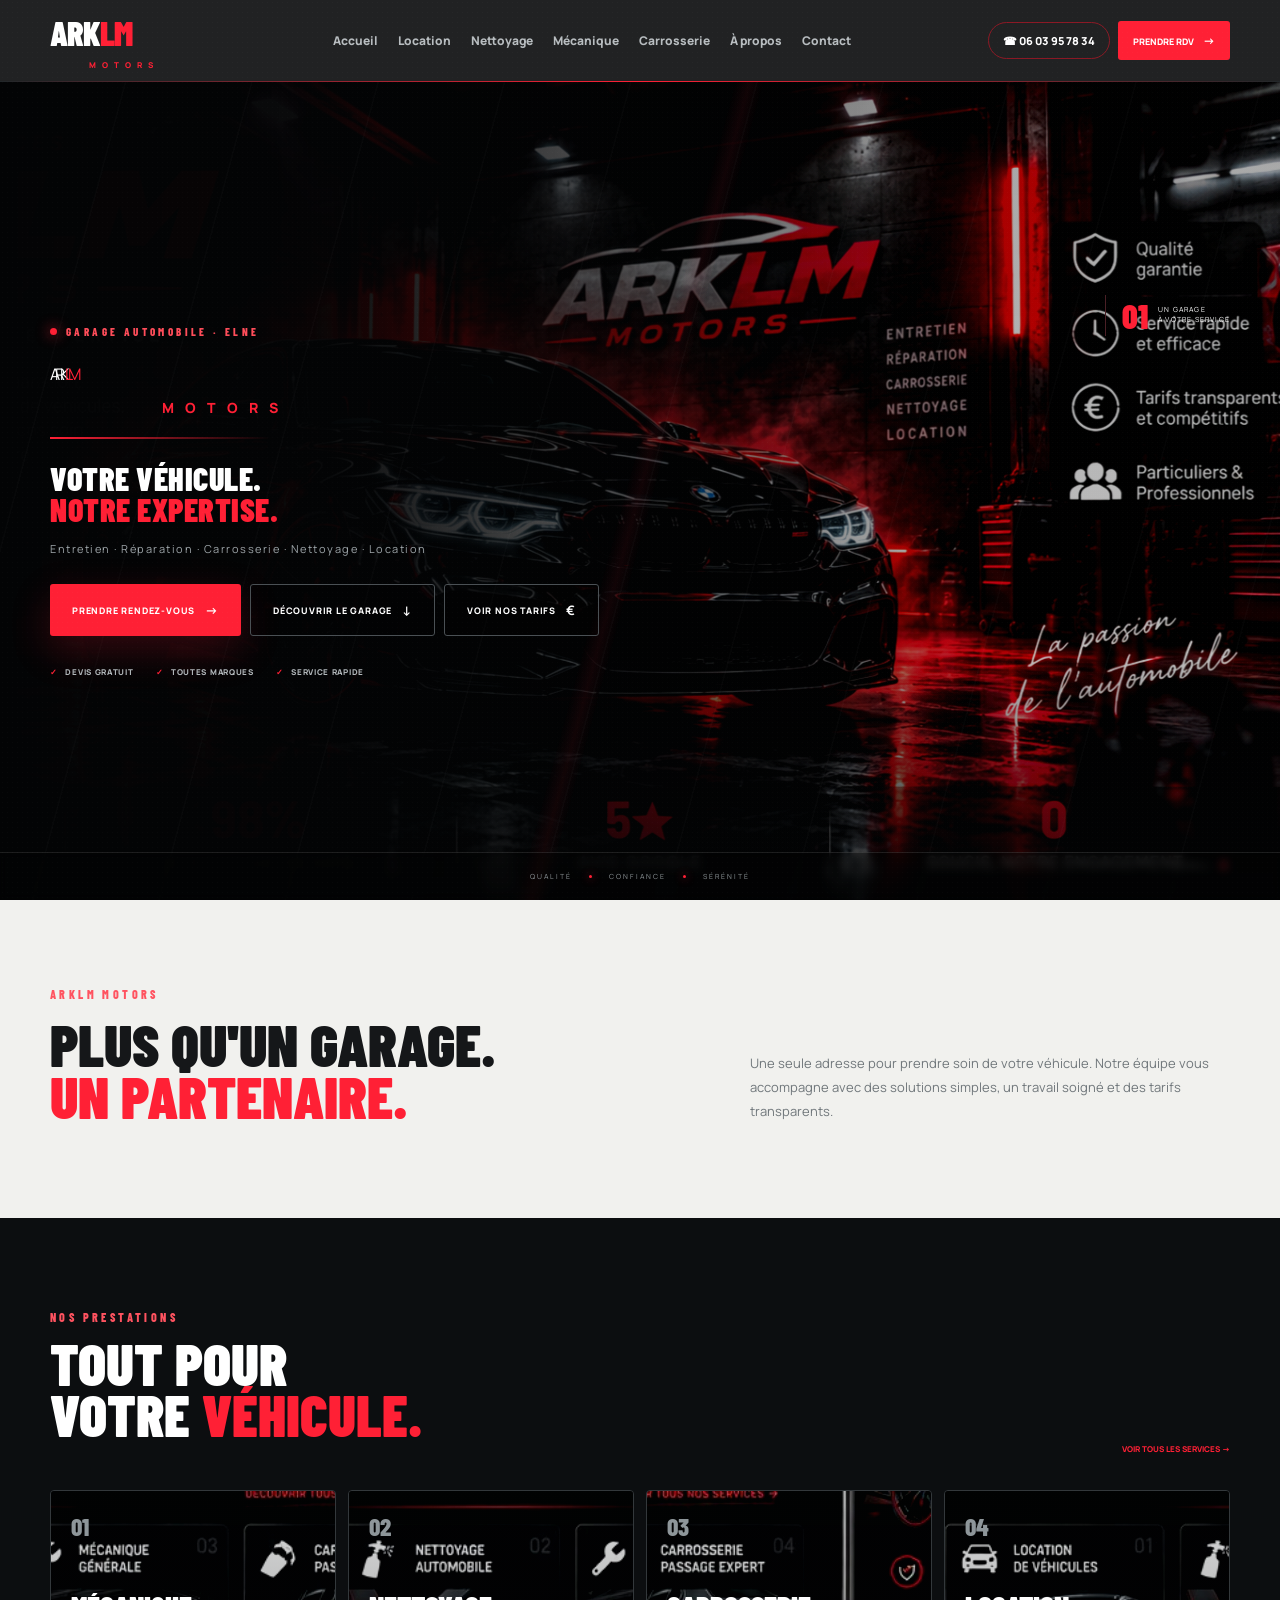
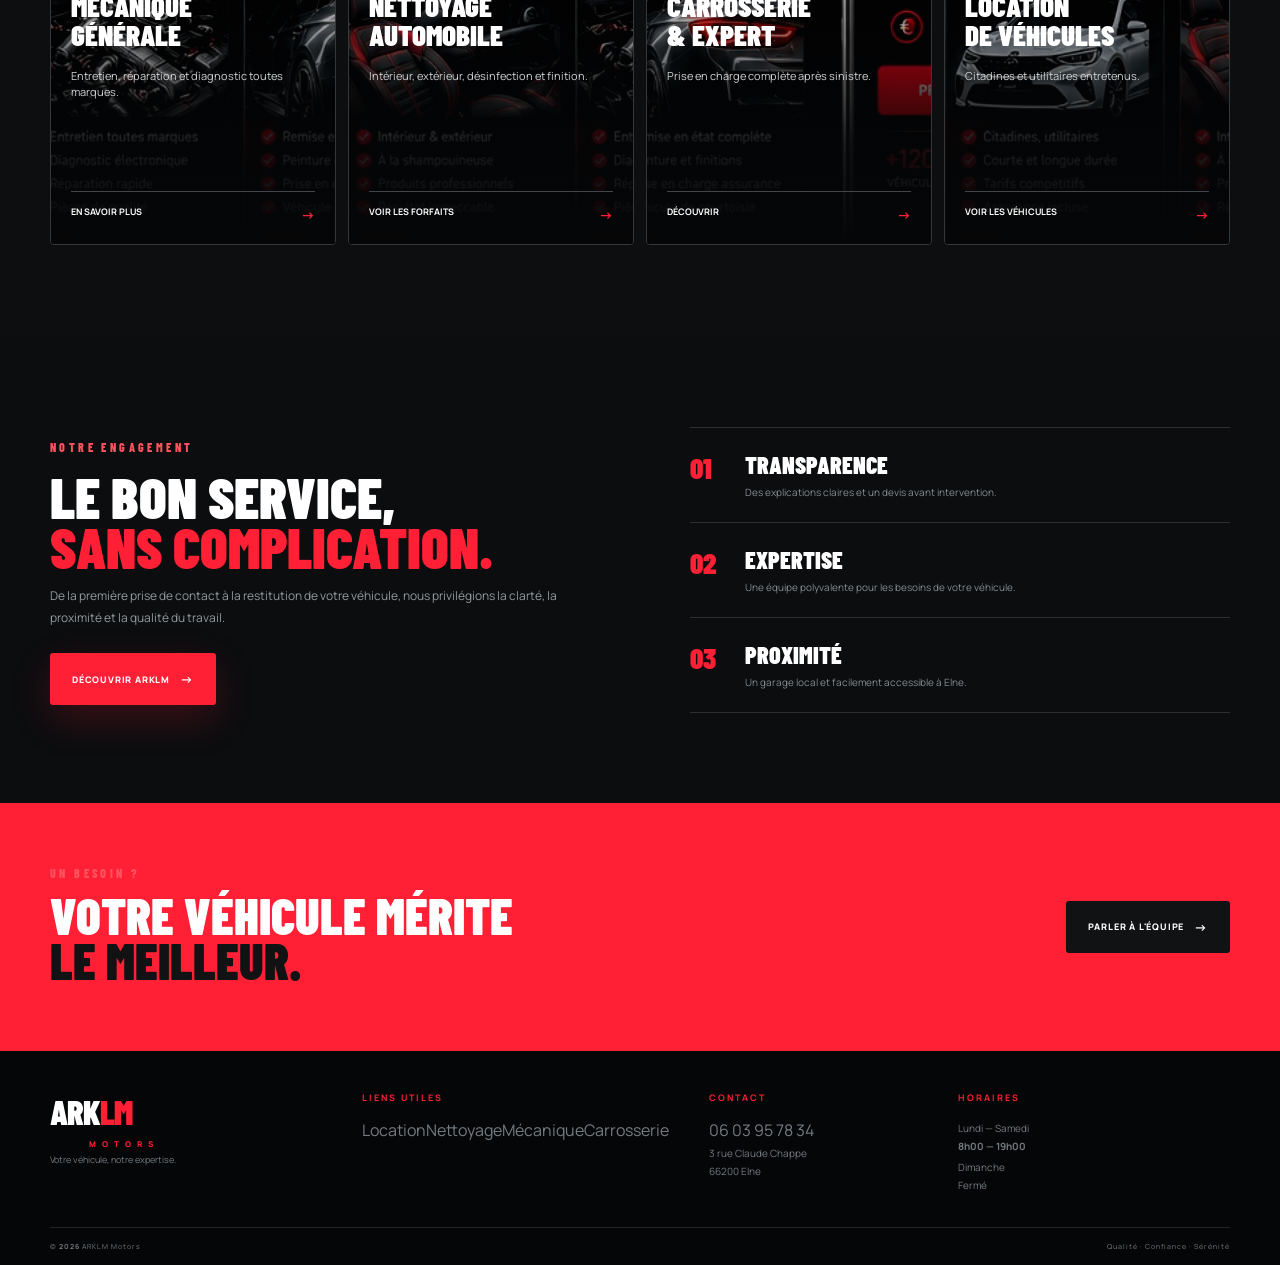
==== index.html @ 14a3a7b2 "Add files via upload" ====
<!doctype html>
<html lang="fr">
<head>
  <meta charset="utf-8">
  <meta name="viewport" content="width=device-width,initial-scale=1">
  <meta name="description" content="ARKLM Motors — garage automobile multiservices à Elne.">
  <title>ARKLM Motors — Votre véhicule, notre expertise</title>
  <link rel="stylesheet" href="style.css">
</head>
<body class="home-page">
<header class="site-header">
  <div class="container nav">
    <a class="brand" href="index.html"><span class="brand-mark">ARK<span>LM</span></span><small>MOTORS</small></a>
    <button class="menu-toggle" aria-label="Menu" aria-expanded="false"><span></span><span></span><span></span></button>
    <nav>
      <a class="active" href="index.html">Accueil</a>
      <a href="location.html">Location</a>
      <a href="nettoyage.html">Nettoyage</a>
      <a href="mecanique.html">Mécanique</a>
      <a href="carrosserie.html">Carrosserie</a>
      <a href="apropos.html">À propos</a>
      <a href="contact.html">Contact</a>
    </nav>
    <div class="nav-actions"><a class="tel" href="tel:+33603957834">☎ 06 03 95 78 34</a><a class="nav-cta" href="contact.html">PRENDRE RDV <b>→</b></a></div>
  </div>
</header>

<main>
<section class="hero-new">
  <div class="hero-photo"></div>
  <div class="hero-vignette"></div>
  <div class="hero-lines"></div>
  <div class="container hero-new-inner">
    <div class="hero-new-copy">
      <div class="hero-kicker"><span></span> GARAGE AUTOMOBILE · ELNE</div>
      <div class="hero-title">ARK<span>LM</span></div>
      <div class="hero-subbrand">MOTORS</div>
      <div class="hero-rule"></div>
      <h1>VOTRE VÉHICULE.<br><em>NOTRE EXPERTISE.</em></h1>
      <p>Entretien · Réparation · Carrosserie · Nettoyage · Location</p>
      <div class="hero-actions">
        <a class="hero-btn primary" href="contact.html">PRENDRE RENDEZ-VOUS <b>→</b></a>
        <a class="hero-btn secondary" href="#services">DÉCOUVRIR LE GARAGE <b>↓</b></a>
        <a class="hero-btn secondary" href="tarifs.html">
  VOIR NOS TARIFS <b>€</b>
</a>
      </div>
      <div class="hero-trust">
        <span><b>✓</b> DEVIS GRATUIT</span>
        <span><b>✓</b> TOUTES MARQUES</span>
        <span><b>✓</b> SERVICE RAPIDE</span>
      </div>
    </div>
    <div class="hero-side">
      <div class="side-badge"><strong>01</strong><span>UN GARAGE<br>À VOTRE SERVICE</span></div>
      <div class="side-scroll">SCROLL <b>↓</b></div>
    </div>
  </div>
  <div class="hero-bottom"><span>QUALITÉ</span><i></i><span>CONFIANCE</span><i></i><span>SÉRÉNITÉ</span></div>
</section>

<section class="statement">
  <div class="container statement-inner">
    <div><span class="eyebrow dark">ARKLM MOTORS</span><h2>PLUS QU'UN GARAGE.<br><em>UN PARTENAIRE.</em></h2></div>
    <p>Une seule adresse pour prendre soin de votre véhicule. Notre équipe vous accompagne avec des solutions simples, un travail soigné et des tarifs transparents.</p>
  </div>
</section>

<section id="services" class="services section">
  <div class="container">
    <div class="section-head">
      <div><div class="eyebrow">NOS PRESTATIONS</div><h2>TOUT POUR<br>VOTRE <em>VÉHICULE.</em></h2></div>
      <a class="red-link" href="contact.html">VOIR TOUS LES SERVICES →</a>
    </div>
    <div class="service-grid">
      <a class="service-card" href="mecanique.html"><img src="assets/service-mechanic.jpg" alt="Mécanique automobile"><div class="shade"></div><div class="service-content"><span>01</span><h3>MÉCANIQUE<br>GÉNÉRALE</h3><p>Entretien, réparation et diagnostic toutes marques.</p><b>EN SAVOIR PLUS <i>→</i></b></div></a>
      <a class="service-card" href="nettoyage.html"><img src="assets/service-cleaning.jpg" alt="Nettoyage automobile"><div class="shade"></div><div class="service-content"><span>02</span><h3>NETTOYAGE<br>AUTOMOBILE</h3><p>Intérieur, extérieur, désinfection et finition.</p><b>VOIR LES FORFAITS <i>→</i></b></div></a>
      <a class="service-card" href="carrosserie.html"><img src="assets/service-body.jpg" alt="Carrosserie automobile"><div class="shade"></div><div class="service-content"><span>03</span><h3>CARROSSERIE<br>& EXPERT</h3><p>Prise en charge complète après sinistre.</p><b>DÉCOUVRIR <i>→</i></b></div></a>
      <a class="service-card" href="location.html"><img src="assets/service-location.jpg" alt="Location de véhicule"><div class="shade"></div><div class="service-content"><span>04</span><h3>LOCATION<br>DE VÉHICULES</h3><p>Citadines et utilitaires entretenus.</p><b>VOIR LES VÉHICULES <i>→</i></b></div></a>
    </div>
  </div>
</section>

<section class="home-promise">
  <div class="container promise-grid">
    <div class="promise-copy"><span class="eyebrow">NOTRE ENGAGEMENT</span><h2>LE BON SERVICE,<br><em>SANS COMPLICATION.</em></h2><p>De la première prise de contact à la restitution de votre véhicule, nous privilégions la clarté, la proximité et la qualité du travail.</p><a class="hero-btn primary" href="apropos.html">DÉCOUVRIR ARKLM <b>→</b></a></div>
    <div class="promise-items">
      <div><strong>01</strong><h3>TRANSPARENCE</h3><p>Des explications claires et un devis avant intervention.</p></div>
      <div><strong>02</strong><h3>EXPERTISE</h3><p>Une équipe polyvalente pour les besoins de votre véhicule.</p></div>
      <div><strong>03</strong><h3>PROXIMITÉ</h3><p>Un garage local et facilement accessible à Elne.</p></div>
    </div>
  </div>
</section>

<section class="home-cta"><div class="container home-cta-inner"><div><span class="eyebrow">UN BESOIN ?</span><h2>VOTRE VÉHICULE MÉRITE<br><em>LE MEILLEUR.</em></h2></div><a class="hero-btn primary" href="contact.html">PARLER À L'ÉQUIPE <b>→</b></a></div></section>
</main>

<footer>
  <div class="container footer-grid">
    <div><a class="brand footer-brand" href="index.html"><span class="brand-mark">ARK<span>LM</span></span><small>MOTORS</small></a><p>Votre véhicule, notre expertise.</p></div>
    <div><h4>LIENS UTILES</h4><a href="location.html">Location</a><a href="nettoyage.html">Nettoyage</a><a href="mecanique.html">Mécanique</a><a href="carrosserie.html">Carrosserie</a></div>
    <div><h4>CONTACT</h4><a href="tel:+33603957834">06 03 95 78 34</a><p>3 rue Claude Chappe<br>66200 Elne</p></div>
    <div><h4>HORAIRES</h4><p>Lundi — Samedi<br><b>8h00 — 19h00</b></p><p>Dimanche<br>Fermé</p></div>
  </div>
  <div class="container footer-bottom"><span>© <b id="year"></b> ARKLM Motors</span><span>Qualité · Confiance · Sérénité</span></div>
</footer>
<a class="mobile-bar" href="tel:+33603957834"><span>☎<small>Appeler</small></span><span>⌖<small>Itinéraire</small></span><span>▣<small>Prendre RDV</small></span></a>
<script src="script.js"></script>
</body>
</html>
---- style.css ----
@import url('https://fonts.googleapis.com/css2?family=Barlow+Condensed:wght@500;600;700;800;900&family=Manrope:wght@400;500;600;700;800&display=swap');
:root{--red:#ff2035;--red2:#b70819;--black:#050607;--dark:#0a0c0e;--panel:#111416;--line:#292e31;--white:#f6f6f3;--muted:#90969a;--max:1180px}
*{box-sizing:border-box}html{scroll-behavior:smooth;scroll-padding-top:82px}body{margin:0;background:var(--white);color:#151719;font-family:Manrope,Arial,sans-serif;overflow-x:hidden}body:before{content:"";position:fixed;inset:0;z-index:9999;pointer-events:none;opacity:.025;background-image:radial-gradient(#fff .5px,transparent .5px);background-size:5px 5px}a{text-decoration:none;color:inherit}.container{width:min(calc(100% - 42px),var(--max));margin:auto}
.site-header{height:82px;position:fixed;top:0;left:0;right:0;z-index:100;background:rgba(4,5,6,.88);backdrop-filter:blur(18px);border-bottom:1px solid #22272a;color:#fff}.site-header:after{content:"";position:absolute;left:0;right:0;bottom:-1px;height:1px;background:linear-gradient(90deg,transparent,var(--red),transparent);animation:scan 5s ease-in-out infinite}@keyframes scan{50%{opacity:1;transform:scaleX(1)}0%,100%{opacity:.3;transform:scaleX(.25)}}
.nav{height:100%;display:flex;align-items:center;gap:28px}.brand{display:flex;flex-direction:column;line-height:.75;min-width:145px}.brand-mark{font:900 34px "Barlow Condensed";letter-spacing:-1px}.brand-mark span{color:var(--red)}.brand small{font:800 8px Manrope;letter-spacing:6px;color:var(--red);margin:6px 0 0 39px}.nav nav{display:flex;flex:1;justify-content:center;gap:2px}.nav nav a{font-size:10px;font-weight:800;color:#b8bdc0;padding:14px 9px;position:relative}.nav nav a:hover{color:#fff}.nav nav a:after{content:"";position:absolute;left:9px;right:9px;bottom:4px;height:2px;background:var(--red);transform:scaleX(0);transition:.25s}.nav nav a:hover:after{transform:scaleX(1)}.nav-actions{display:flex;gap:8px;align-items:center}.tel{border:1px solid #8b1824;border-radius:30px;padding:10px 14px;font-size:9px;font-weight:900}.nav-cta{background:var(--red);border-radius:3px;padding:11px 15px;font-size:8px;font-weight:900}.nav-cta b{font-size:12px;margin-left:7px}.menu-toggle{display:none}
.hero{height:690px;margin-top:82px;background:#050607;color:#fff;position:relative;overflow:hidden}.hero-grid{position:absolute;inset:0;background:linear-gradient(90deg,#050607 0%,rgba(5,6,7,.98) 35%,rgba(5,6,7,.45) 65%,rgba(5,6,7,.2)),repeating-linear-gradient(100deg,transparent 0 95px,rgba(255,255,255,.028) 96px 98px),radial-gradient(circle at 70% 55%,rgba(255,32,53,.15),transparent 25%)}.hero-grid:after{content:"";position:absolute;width:700px;height:700px;right:-80px;top:0;border:1px solid rgba(255,32,53,.2);border-radius:50%;box-shadow:0 0 120px rgba(255,32,53,.1)}.hero-red{position:absolute;width:50%;height:3px;left:0;bottom:145px;background:linear-gradient(90deg,var(--red),transparent);filter:blur(.3px)}.hero-inner{height:100%;display:grid;grid-template-columns:46% 54%;align-items:center;position:relative}.hero-copy{z-index:4;padding-top:25px}.eyebrow{font:800 10px "Barlow Condensed";letter-spacing:3.4px;color:#ff5360}.eyebrow i{display:inline-block;width:7px;height:7px;border-radius:50%;background:var(--red);box-shadow:0 0 14px var(--red);margin-right:8px;animation:pulse 1.4s infinite}@keyframes pulse{50%{opacity:.35;transform:scale(.7)}}.hero-logo{font:900 clamp(72px,8vw,105px)/.72 "Barlow Condensed";letter-spacing:-3px;margin:24px 0 17px}.hero-logo span{color:var(--red)}.hero-logo small{display:block;font:900 13px Manrope;letter-spacing:9px;color:var(--red);margin:14px 0 0 100px}.slogan{font:900 10px Manrope;letter-spacing:3px}.hero-text{max-width:550px;color:#aeb4b8;font-size:13px;line-height:1.75}.hero-buttons{display:flex;gap:10px;margin:27px 0}.btn{display:inline-flex;align-items:center;justify-content:center;min-height:48px;padding:0 20px;border-radius:3px;font-size:9px;font-weight:900;letter-spacing:.7px}.btn.red{background:var(--red);color:#fff;box-shadow:0 12px 30px rgba(255,32,53,.16);transition:.25s}.btn.red:hover{transform:translateY(-3px);box-shadow:0 16px 42px rgba(255,32,53,.3)}.btn.glass{border:1px solid #555b60;color:#fff;background:rgba(255,255,255,.03)}.btn.dark{background:#111416;color:#fff}.btn b{margin-left:9px;font-size:13px}.trust-mini{display:grid;grid-template-columns:repeat(4,1fr);gap:10px;max-width:530px}.trust-mini span{border-left:1px solid #33383b;padding-left:10px;color:var(--red);font-size:13px}.trust-mini b,.trust-mini small{display:block;color:#eee;font-size:8px}.trust-mini small{color:#858b90;margin-top:2px}.hero-car{position:relative;height:100%;display:flex;align-items:flex-end;justify-content:center}.hero-car img{width:112%;max-width:none;height:78%;object-fit:cover;object-position:center;border-radius:45% 45% 0 0;mix-blend-mode:screen;filter:contrast(1.1) saturate(1.15);opacity:.96;transform:translateY(25px);animation:carIn 1.2s .15s both}@keyframes carIn{from{opacity:0;transform:translate(50px,45px) scale(.94)}to{opacity:.96;transform:translate(0,25px) scale(1)}}.hero-car-glow{position:absolute;width:520px;height:160px;bottom:100px;right:0;background:radial-gradient(ellipse,rgba(255,32,53,.28),transparent 65%);filter:blur(20px);pointer-events:none}.hero-scroll{position:absolute;right:22px;bottom:24px;color:#656c70;font-size:8px;letter-spacing:2px}.hero-scroll span{color:var(--red);font-size:15px;margin-left:8px}
.stats{background:#050607;color:#fff;border-top:1px solid #22272a;border-bottom:1px solid #22272a}.stat-grid{display:grid;grid-template-columns:repeat(4,1fr)}.stat-grid>div{padding:23px 15px;border-right:1px solid #24282b;text-align:center}.stat-grid strong{display:block;color:var(--red);font:900 34px "Barlow Condensed"}.stat-grid span{font-size:8px;letter-spacing:1.3px;color:#8b9296}
.section{padding:92px 0}.services{background:#0c0e10;color:#fff}.section-head{display:flex;justify-content:space-between;align-items:end;margin-bottom:36px}.section-head h2,.page-intro h2{font:900 51px/.88 "Barlow Condensed";margin:14px 0}.section-head h2 em,.page-intro h2 em{font-style:normal;color:var(--red)}.red-link{font-size:8px;color:var(--red);font-weight:900}.service-grid{display:grid;grid-template-columns:repeat(4,1fr);gap:12px}.service-card{height:355px;background:#111416;border:1px solid #33383b;border-radius:4px;overflow:hidden;position:relative;transition:.35s;isolation:isolate}.service-card img{position:absolute;inset:0;width:100%;height:100%;object-fit:cover;opacity:.82;transition:.5s}.service-card:hover{transform:translateY(-8px);border-color:#8e202b;box-shadow:0 25px 65px rgba(0,0,0,.4),0 0 30px rgba(255,32,53,.07)}.service-card:hover img{transform:scale(1.08);opacity:1}.shade{position:absolute;inset:0;background:linear-gradient(180deg,rgba(5,6,7,.1),rgba(5,6,7,.92) 64%,#050607)}.service-content{position:absolute;inset:0;padding:20px;display:flex;flex-direction:column;z-index:2}.service-content>span{font:800 25px "Barlow Condensed";color:#8e969a}.service-content h3{font:900 24px/1 "Barlow Condensed";margin:50px 0 8px}.service-content p{font-size:9px;line-height:1.5;color:#d0d4d5}.service-content ul{padding:0;list-style:none;margin:8px 0;font-size:8px;color:#c4c9cb;line-height:1.8}.service-content li:before{content:"✓";color:var(--red);margin-right:6px}.service-content>b{margin-top:auto;border-top:1px solid #41464a;padding-top:13px;font-size:8px;color:#fff}.service-content b i{font-style:normal;color:var(--red);float:right;font-size:14px}
.about-strip{min-height:300px;background:#0a0c0e;color:#fff;border-top:1px solid #252a2d;border-bottom:1px solid #252a2d;position:relative;overflow:hidden}.about-image{position:absolute;left:0;top:0;bottom:0;width:34%;overflow:hidden}.about-image:after{content:"";position:absolute;inset:0;background:linear-gradient(90deg,transparent,#0a0c0e)}.about-image img{width:100%;height:100%;object-fit:cover}.about-inner{min-height:300px;margin-left:auto;display:grid;grid-template-columns:1fr 1fr;align-items:center;padding-left:36%;gap:50px}.about-copy h2{font:900 44px/.9 "Barlow Condensed";margin:10px 0}.about-copy h2 em{font-style:normal;color:var(--red)}.about-copy p{max-width:430px;color:#9ca3a7;font-size:10px;line-height:1.7}.about-copy .btn{margin-top:8px}.about-points{display:grid;grid-template-columns:1fr 1fr;gap:25px}.about-points div{display:flex;gap:12px;align-items:center;font-size:9px}.about-points i{font-style:normal;border:1px solid var(--red);color:var(--red);border-radius:50%;width:34px;height:34px;display:flex;align-items:center;justify-content:center;font-size:15px}
.location-section{background:#f0f0ed}.location-grid{display:grid;grid-template-columns:1.15fr .85fr 1.2fr .85fr;gap:1px;background:#d0d2d3}.map-art,.garage-photo,.hours,.location-copy{min-height:245px;background:#fff}.map-art{position:relative;background:#171a1c;overflow:hidden}.map-lines{position:absolute;inset:-30%;background:repeating-linear-gradient(25deg,transparent 0 45px,#343a3e 46px 48px),repeating-linear-gradient(115deg,transparent 0 75px,#2a3033 76px 78px);opacity:.7;transform:rotate(-12deg)}.pin{position:absolute;left:48%;top:48%;width:34px;height:34px;border-radius:50%;border:2px solid var(--red);color:var(--red);display:flex;align-items:center;justify-content:center;box-shadow:0 0 35px rgba(255,32,53,.35)}.location-copy{padding:28px}.location-copy h2{font:900 37px/.9 "Barlow Condensed";margin:10px 0 20px}.location-copy h2 em{color:var(--red);font-style:normal}.address{font-size:11px;line-height:1.7}.address:first-letter{color:var(--red)}.garage-photo img{width:100%;height:100%;object-fit:cover;filter:saturate(.85)}.hours{padding:28px}.hours p{border-bottom:1px solid #ddd;padding:10px 0;margin:0;font-size:10px}.hours p span{float:right;color:#777}.hours .btn{margin-top:22px;width:100%}
.final-cta{background:#090b0d;color:#fff;position:relative;min-height:245px;overflow:hidden}.wheel{position:absolute;left:0;bottom:-100px;width:34%;height:340px;opacity:.65}.wheel img{width:100%;height:100%;object-fit:cover;filter:saturate(1.4)}.final-cta:after{content:"";position:absolute;inset:0;background:linear-gradient(90deg,transparent 0 25%,#090b0d 45%,rgba(9,11,13,.8));pointer-events:none}.final-inner{position:relative;z-index:2;min-height:245px;display:flex;align-items:center;justify-content:center;gap:120px}.final-inner h2{font:900 50px "Barlow Condensed";margin:10px 0}.final-inner h2 em{font-style:normal;color:var(--red)}.final-inner p{max-width:550px;color:#858c90;font-size:10px;line-height:1.7}
.inner-hero{margin-top:82px;min-height:390px;padding:115px 0 70px;background:radial-gradient(circle at 80% 30%,rgba(255,32,53,.15),transparent 24%),linear-gradient(120deg,#050607,#111416);color:#fff;position:relative;overflow:hidden}.inner-hero:after{content:"";position:absolute;right:-160px;top:-180px;width:550px;height:550px;border:1px solid rgba(255,32,53,.25);border-radius:50%}.inner-hero h1{font:900 75px/.87 "Barlow Condensed";margin:18px 0}.inner-hero h1 em{font-style:normal;color:var(--red)}.inner-hero p{max-width:600px;color:#9ea5a9;font-size:13px;line-height:1.8}.page-intro{display:grid;grid-template-columns:1fr .8fr;gap:60px;align-items:end;margin-bottom:35px}.page-intro p,.about-page>div>p{color:#777d81;font-size:12px;line-height:1.8}.rental-grid{display:grid;grid-template-columns:1fr 1fr;gap:18px}.rental{border:1px solid #ddd;background:#fff;padding:30px}.rental.featured{border-top:4px solid var(--red)}.rental>span{font-size:8px;letter-spacing:2px;font-weight:900;color:#777}.fake-car{height:135px;margin:10px 0;position:relative}.fake-car:before{content:"";position:absolute;left:16%;right:16%;bottom:25px;height:60px;background:linear-gradient(145deg,#f4f4f4,#888);border-radius:40px 65px 14px 14px;box-shadow:inset -15px -8px 15px rgba(0,0,0,.16)}.fake-car:after{content:"";position:absolute;left:20%;right:20%;bottom:0;height:45px;background:radial-gradient(circle at 8% 55%,#17191b 0 12px,#555 13px 18px,transparent 19px),radial-gradient(circle at 92% 55%,#17191b 0 12px,#555 13px 18px,transparent 19px)}.rental h3{font:900 56px "Barlow Condensed";margin:0}.rental h3 small{font:700 9px Manrope;color:#777}.rental p,.rental li{font-size:10px;color:#777;line-height:1.7}.rental ul{padding-left:17px}.rental .btn{width:100%;margin-top:10px}.price-list{display:grid;grid-template-columns:repeat(3,1fr);gap:1px;background:#d2d4d5}.price-list article{background:#fff;padding:28px;min-height:190px}.price-list article>b{font:900 43px "Barlow Condensed";color:var(--red)}.price-list h2{font:900 23px "Barlow Condensed";margin:6px 0}.price-list p{font-size:10px;line-height:1.7;color:#777}.center{text-align:center;margin-top:28px}.mechanic-grid{display:grid;grid-template-columns:repeat(3,1fr);gap:1px;background:#303539}.mechanic-grid article{background:#111416;color:#fff;padding:28px;min-height:190px}.mechanic-grid b{color:var(--red);font:800 26px "Barlow Condensed"}.mechanic-grid h2{font:900 24px "Barlow Condensed";margin:30px 0 8px}.mechanic-grid p{font-size:10px;color:#8e9599}.split{display:grid;grid-template-columns:1fr 1fr;gap:100px;align-items:center}.split h2,.about-page h2{font:900 50px/.9 "Barlow Condensed";margin:13px 0}.split h2 em,.about-page h2 em{font-style:normal;color:var(--red)}.split>div>p{font-size:12px;line-height:1.8;color:#777}.steps{border-top:1px solid #ccc}.steps div{padding:20px 0;border-bottom:1px solid #ccc;font:800 18px "Barlow Condensed"}.steps b{color:var(--red);margin-right:20px}.about-page{display:grid;grid-template-columns:1fr 1fr;gap:100px;align-items:center}.values{display:grid;grid-template-columns:1fr 1fr;gap:1px;background:#d0d2d3}.values div{background:#fff;padding:28px;min-height:150px}.values b{color:var(--red);font:800 25px "Barlow Condensed"}.values h3{font:900 21px "Barlow Condensed";margin:18px 0 5px}.values p{font-size:10px;color:#777}.contact-grid{display:grid;grid-template-columns:1fr 1fr;gap:18px}.contact-card{background:#fff;border:1px solid #ddd;padding:38px;min-height:280px}.contact-card .big{font:900 49px "Barlow Condensed";display:block;margin:30px 0 10px;color:#151719}.contact-card h2{font:900 42px/.9 "Barlow Condensed";margin:30px 0 15px}.contact-card h2 em{font-style:normal;color:var(--red)}.contact-card p{font-size:11px;line-height:1.7;color:#777}.contact-card .btn{margin-top:14px}
footer{background:#050607;color:#737b80;padding:40px 0 14px}.footer-grid{display:grid;grid-template-columns:1.3fr 1fr 1fr 1.3fr;gap:40px}.footer-brand{color:#fff}.footer-grid h4{font-size:8px;letter-spacing:2px;color:var(--red);margin:0 0 15px}.footer-grid>a,.footer-grid p{display:block;font-size:9px;line-height:1.8;margin:3px 0}.footer-grid>div:first-child p{font-size:9px}.footer-bottom{border-top:1px solid #202528;margin-top:30px;padding-top:14px;display:flex;justify-content:space-between;font-size:7px;letter-spacing:1px}.mobile-bar{display:none}
@media(max-width:1000px){.nav nav a{padding:10px 5px;font-size:8px}.nav-actions .nav-cta{display:none}.hero-inner{grid-template-columns:1fr}.hero-car{position:absolute;right:-18%;width:65%;opacity:.65}.hero-copy{max-width:650px}.service-grid{grid-template-columns:1fr 1fr}.about-inner{grid-template-columns:1fr 1fr;padding-left:38%}.location-grid{grid-template-columns:1fr 1fr}.map-art{grid-row:span 2}.garage-photo{min-height:245px}.hours{min-height:245px}.final-inner{gap:50px}}
@media(max-width:650px){
body{padding-bottom:64px}.container{width:calc(100% - 28px)}.site-header{height:66px}.nav{height:66px}.brand-mark{font-size:28px}.brand small{font-size:7px;margin-left:34px}.menu-toggle{display:flex;margin-left:auto;background:none;border:1px solid #34383b;width:42px;height:42px;flex-direction:column;align-items:center;justify-content:center;gap:5px}.menu-toggle span{width:18px;height:2px;background:#fff}.nav nav{display:none;position:absolute;left:0;right:0;top:66px;background:#060708;flex-direction:column;padding:8px 14px 15px;border-bottom:1px solid #292d30}.nav nav.open{display:flex}.nav nav a{font-size:11px;width:100%;padding:13px;text-align:center}.nav-actions{display:none}.hero{margin-top:66px;height:650px}.hero-inner{display:block}.hero-car{right:-28%;top:220px;width:105%;height:380px;opacity:.46;align-items:center}.hero-car img{height:100%;width:100%;transform:none}.hero-copy{padding-top:74px;position:relative;z-index:5}.hero-logo{font-size:67px;margin:18px 0}.hero-logo small{font-size:8px;letter-spacing:6px;margin-left:64px}.slogan{font-size:8px;letter-spacing:2px}.hero-text{font-size:11px;line-height:1.65;max-width:340px}.hero-buttons{display:grid;gap:8px}.hero-buttons .btn{width:100%}.trust-mini{grid-template-columns:1fr 1fr;max-width:320px;gap:10px}.hero-scroll{display:none}.stats .container{width:100%}.stat-grid{grid-template-columns:1fr 1fr}.stat-grid>div{padding:17px 5px}.stat-grid strong{font-size:27px}.stat-grid span{font-size:6px}.section{padding:65px 0}.section-head{display:block}.section-head h2,.page-intro h2{font-size:42px}.red-link{display:block;margin-top:15px}.service-grid{grid-template-columns:1fr}.service-card{height:320px}.about-strip{min-height:0}.about-image{position:relative;width:100%;height:210px}.about-image:after{background:linear-gradient(180deg,transparent,#0a0c0e)}.about-inner{display:block;min-height:0;padding:35px 0}.about-points{margin-top:28px}.location-grid{grid-template-columns:1fr}.map-art{min-height:190px;grid-row:auto}.garage-photo{min-height:220px}.location-copy,.hours{min-height:0}.final-cta{min-height:360px}.wheel{width:100%;height:250px;bottom:-30px;opacity:.35}.final-cta:after{background:linear-gradient(180deg,#090b0d 0%,rgba(9,11,13,.78) 55%,#090b0d)}.final-inner{min-height:360px;display:flex;flex-direction:column;align-items:flex-start;justify-content:center;gap:22px}.final-inner h2{font-size:43px}.final-inner .btn{width:100%}.inner-hero{margin-top:66px;min-height:360px;padding:82px 0 55px}.inner-hero h1{font-size:55px}.inner-hero p{font-size:11px}.page-intro,.rental-grid,.price-list,.split,.about-page,.contact-grid{grid-template-columns:1fr;gap:20px}.price-list{gap:1px}.mechanic-grid{grid-template-columns:1fr}.split{gap:35px}.split h2,.about-page h2{font-size:45px}.values{grid-template-columns:1fr 1fr}.contact-card{padding:27px}.contact-card .big{font-size:41px}.footer-grid{grid-template-columns:1fr 1fr;gap:25px}.footer-grid>div:first-child{grid-column:1/-1}.footer-bottom{display:grid;gap:7px}.mobile-bar{display:grid;grid-template-columns:repeat(3,1fr);position:fixed;left:0;right:0;bottom:0;height:64px;background:#08090a;border-top:1px solid #35393b;z-index:200;color:#fff}.mobile-bar span{display:flex;flex-direction:column;align-items:center;justify-content:center;border-right:1px solid #292d30;color:var(--red);font-size:18px}.mobile-bar small{font-size:7px;color:#fff;margin-top:3px;font-weight:800}}

.reveal{opacity:0;transform:translateY(24px);transition:opacity .7s ease,transform .7s cubic-bezier(.2,.8,.2,1)}.reveal.show{opacity:1;transform:none}.scroll-progress{position:fixed;left:0;top:0;height:2px;width:0;background:var(--red);z-index:300;box-shadow:0 0 12px var(--red)}

/* ===== TYPOGRAPHIE V2 : PLUS GRANDE ET PLUS LISIBLE ===== */
body{font-size:16px}
.nav nav a{font-size:12px}
.tel{font-size:11px}.nav-cta{font-size:9px}
.hero-text{font-size:16px;line-height:1.8}
.slogan{font-size:11px}
.eyebrow{font-size:12px}
.hero-logo{font-size:clamp(88px,9vw,122px)}
.hero-logo small{font-size:14px}
.hero h1,.inner-hero h1{font-size:clamp(76px,8vw,110px)}
.section-head h2,.page-intro h2{font-size:58px}
.service-content h3{font-size:29px}
.service-content p{font-size:11px}
.service-content ul{font-size:10px}
.service-content>b{font-size:9px}
.stat-grid strong{font-size:40px}
.stat-grid span{font-size:9px}
.about-copy h2{font-size:50px}
.about-copy p{font-size:12px}
.about-points div{font-size:11px}
.location-copy h2{font-size:43px}
.location-copy .address{font-size:12px}
.hours p{font-size:11px}
.final-inner h2{font-size:58px}
.final-inner p{font-size:12px}
.page-intro p,.about-page>div>p{font-size:14px}
.rental h3{font-size:62px}
.rental p,.rental li{font-size:12px}
.price-list h2{font-size:27px}
.price-list p{font-size:12px}
.mechanic-grid h2{font-size:28px}
.mechanic-grid p{font-size:12px}
.split h2,.about-page h2{font-size:57px}
.split>div>p{font-size:14px}
.steps div{font-size:21px}
.values h3{font-size:24px}.values p{font-size:11px}
.contact-card .big{font-size:57px}
.contact-card h2{font-size:47px}.contact-card p{font-size:12px}
.footer-grid h4{font-size:9px}.footer-grid>a,.footer-grid p{font-size:10px}

@media(max-width:650px){
  .nav nav a{font-size:13px}
  .hero-logo{font-size:78px}
  .hero-logo small{font-size:9px}
  .eyebrow{font-size:10px}
  .slogan{font-size:9px}
  .hero-text{font-size:13px;line-height:1.75}
  .hero h1,.inner-hero h1{font-size:62px}
  .section-head h2,.page-intro h2{font-size:49px;line-height:.9}
  .service-content h3{font-size:29px}
  .service-content p{font-size:11px}
  .service-content ul{font-size:10px}
  .stat-grid strong{font-size:30px}
  .stat-grid span{font-size:7px}
  .about-copy h2{font-size:49px}
  .about-copy p{font-size:12px}
  .about-points div{font-size:10px}
  .location-copy h2{font-size:43px}
  .location-copy .address{font-size:12px}
  .hours p{font-size:11px}
  .final-inner h2{font-size:49px}
  .final-inner p{font-size:12px}
  .page-intro p,.about-page>div>p{font-size:13px}
  .rental h3{font-size:57px}
  .rental p,.rental li{font-size:11px}
  .price-list h2{font-size:27px}
  .price-list p{font-size:11px}
  .mechanic-grid h2{font-size:28px}
  .mechanic-grid p{font-size:11px}
  .split h2,.about-page h2{font-size:49px}
  .split>div>p{font-size:13px}
  .steps div{font-size:20px}
  .values h3{font-size:23px}.values p{font-size:11px}
  .contact-card .big{font-size:45px}
  .contact-card h2{font-size:43px}.contact-card p{font-size:12px}
}

/* ===== IMAGES SERVICES : PLUS PRÉSENTES ===== */
.service-card img{opacity:.9;filter:contrast(1.12) saturate(1.08)}
.service-card .shade{background:linear-gradient(180deg,rgba(4,5,6,.05) 0%,rgba(4,5,6,.18) 30%,rgba(4,5,6,.88) 72%,#050607 100%)}
.service-card:hover img{filter:contrast(1.18) saturate(1.18)}
.hero-car img{filter:contrast(1.18) saturate(1.22) brightness(.96)}

.fake-car{overflow:hidden;border-radius:3px}
.fake-car img{position:absolute;inset:0;width:100%;height:100%;object-fit:cover;opacity:.7;filter:contrast(1.12) saturate(1.15)}
.fake-car:before,.fake-car:after{z-index:2}
.cleaning-feature,.mechanic-feature{display:grid;grid-template-columns:1fr 1fr;min-height:310px;margin-bottom:35px;border:1px solid #d2d4d5;overflow:hidden}
.cleaning-feature img,.mechanic-feature img{width:100%;height:100%;min-height:310px;object-fit:cover;filter:contrast(1.1) saturate(1.1)}
.cleaning-feature>div,.mechanic-feature>div{padding:45px;display:flex;flex-direction:column;justify-content:center;background:#fff}
.cleaning-feature h2,.mechanic-feature h2{font:900 54px/.88 "Barlow Condensed";margin:12px 0}
.cleaning-feature h2 em,.mechanic-feature h2 em{font-style:normal;color:var(--red)}
.cleaning-feature p,.mechanic-feature p{max-width:430px;color:#777;font-size:12px;line-height:1.8}
.mechanic-feature{border-color:#2c3235}
.mechanic-feature>div{background:#111416;color:#fff}
.mechanic-feature p{color:#8f979b}
.body-feature>img{width:100%;height:300px;object-fit:cover;display:block;filter:contrast(1.12) saturate(1.15);margin-bottom:0}
.body-feature .split{padding:50px;background:#fff}
@media(max-width:650px){
 .cleaning-feature,.mechanic-feature{grid-template-columns:1fr}
 .cleaning-feature img,.mechanic-feature img{min-height:220px;height:220px}
 .cleaning-feature>div,.mechanic-feature>div{padding:30px}
 .cleaning-feature h2,.mechanic-feature h2{font-size:45px}
 .body-feature>img{height:220px}
 .body-feature .split{padding:30px}
}

/* =========================================================
   ARKLM — MOBILE IMMERSIVE V3
   ========================================================= */
@media(max-width:650px){
  html{scroll-padding-top:66px}
  body{font-size:15px;background:#070809;padding-bottom:70px}
  .container{width:calc(100% - 24px)}

  /* Header mobile */
  .site-header{height:66px;background:rgba(4,5,6,.96)}
  .nav{height:66px;padding:0 0}
  .brand{min-width:auto}
  .brand-mark{font-size:29px}
  .brand small{font-size:6px;letter-spacing:4px;margin:6px 0 0 34px}
  .menu-toggle{margin-left:auto}
  .nav nav{top:66px;padding:10px 12px 18px;gap:2px}
  .nav nav a{font-size:13px;padding:15px;border-bottom:1px solid #202528}
  .nav nav a:after{display:none}
  .nav-actions{display:none}

  /* Hero: vertical cinematic composition */
  .hero{margin-top:66px;height:auto;min-height:760px;background:#030405}
  .hero-grid{background:
    radial-gradient(circle at 80% 53%,rgba(255,32,53,.24),transparent 28%),
    linear-gradient(180deg,#030405 0%,#070809 42%,#070809 100%)}
  .hero-grid:after{width:560px;height:560px;right:-290px;top:205px;opacity:.7}
  .hero-red{left:0;bottom:0;width:100%;height:2px}
  .hero-inner{display:flex;flex-direction:column;height:auto;min-height:760px;align-items:stretch}
  .hero-copy{padding:65px 0 0;max-width:none}
  .hero-copy .eyebrow{font-size:9px;letter-spacing:2.8px}
  .hero-logo{font-size:79px;line-height:.72;letter-spacing:-2px;margin:18px 0 16px}
  .hero-logo small{font-size:8px;letter-spacing:5px;margin:13px 0 0 66px}
  .slogan{font-size:8px;letter-spacing:1.8px;margin-bottom:13px}
  .hero-text{font-size:12px;line-height:1.72;max-width:350px;color:#b8bdc0}
  .hero-buttons{display:grid;grid-template-columns:1fr;gap:9px;margin:22px 0}
  .hero-buttons .btn{width:100%;height:52px;font-size:9px}
  .trust-mini{width:100%;max-width:360px;grid-template-columns:1fr 1fr;gap:9px;margin-top:7px}
  .trust-mini span{padding-left:9px;font-size:11px}
  .trust-mini b,.trust-mini small{font-size:7px}
  .hero-car{position:absolute;top:390px;left:-9%;right:-9%;width:auto;height:370px;opacity:.82;display:block;z-index:1}
  .hero-car img{width:100%;height:100%;object-fit:cover;object-position:center;mix-blend-mode:screen;transform:none;border-radius:0;filter:contrast(1.22) saturate(1.25) brightness(.9)}
  .hero-car-glow{width:100%;height:170px;bottom:20px;right:0}
  .hero-scroll{display:none}

  /* Stats */
  .stats{position:relative}
  .stat-grid{grid-template-columns:1fr 1fr}
  .stat-grid>div{padding:20px 6px;min-height:78px}
  .stat-grid strong{font-size:31px}
  .stat-grid span{font-size:6px;letter-spacing:1px;line-height:1.4}

  /* Section headings */
  .section{padding:68px 0}
  .section-head{display:block;margin-bottom:28px}
  .section-head h2,.page-intro h2{font-size:48px;line-height:.86;margin:12px 0}
  .red-link{font-size:8px;margin-top:18px;display:inline-block}

  /* Service cards: one full-width cinematic card */
  .service-grid{grid-template-columns:1fr;gap:10px}
  .service-card{height:370px;border-radius:3px}
  .service-content{padding:22px}
  .service-content>span{font-size:28px}
  .service-content h3{font-size:32px;margin-top:72px}
  .service-content p{font-size:11px;max-width:240px}
  .service-content ul{font-size:9px}
  .service-content>b{font-size:8px}

  /* About */
  .about-strip{display:block}
  .about-image{height:235px;width:100%}
  .about-inner{display:block;min-height:0;padding:38px 0}
  .about-copy h2{font-size:49px}
  .about-copy p{font-size:12px;line-height:1.75}
  .about-copy .btn{width:100%;margin-top:12px}
  .about-points{grid-template-columns:1fr 1fr;gap:16px;margin-top:32px}
  .about-points div{font-size:9px}
  .about-points i{width:31px;height:31px;font-size:13px;flex:0 0 31px}

  /* Location */
  .location-grid{grid-template-columns:1fr;gap:1px}
  .map-art{height:210px;min-height:210px}
  .location-copy,.hours{padding:27px}
  .location-copy h2{font-size:45px}
  .location-copy .address{font-size:12px;margin:18px 0}
  .location-copy .btn,.hours .btn{width:100%}
  .garage-photo{height:225px;min-height:225px}

  /* CTA */
  .final-cta{min-height:430px}
  .wheel{width:120%;height:270px;left:-10%;bottom:-10px;opacity:.30}
  .final-inner{min-height:430px;padding:35px 0;display:flex;flex-direction:column;align-items:stretch;justify-content:center;gap:20px}
  .final-inner h2{font-size:50px}
  .final-inner p{font-size:12px;line-height:1.75}
  .final-inner .btn{width:100%;height:54px}

  /* Interior pages */
  .inner-hero{margin-top:66px;min-height:390px;padding:95px 0 60px}
  .inner-hero:after{right:-270px;top:-130px}
  .inner-hero h1{font-size:61px;line-height:.84}
  .inner-hero p{font-size:12px;line-height:1.75;max-width:340px}
  .page-intro{display:block;margin-bottom:28px}
  .page-intro p{font-size:12px}

  .rental-grid,.price-list,.mechanic-grid,.split,.about-page,.contact-grid{grid-template-columns:1fr;gap:12px}
  .rental{padding:24px}
  .rental h3{font-size:58px}
  .fake-car{height:155px}
  .price-list article{padding:25px;min-height:180px}
  .price-list article>b{font-size:45px}
  .price-list h2{font-size:29px}
  .price-list p{font-size:11px}
  .mechanic-grid article{min-height:170px;padding:26px}
  .mechanic-grid h2{font-size:29px;margin:25px 0 8px}
  .mechanic-grid p{font-size:11px}
  .split{gap:34px}
  .split h2,.about-page h2{font-size:49px}
  .split>div>p,.about-page>div>p{font-size:12px}
  .steps div{font-size:19px;padding:18px 0}
  .about-page{gap:35px}
  .values{grid-template-columns:1fr 1fr}
  .values div{padding:22px;min-height:145px}
  .values h3{font-size:22px}
  .values p{font-size:10px}
  .contact-card{padding:27px;min-height:0}
  .contact-card .big{font-size:43px;white-space:nowrap}
  .contact-card h2{font-size:42px}

  /* Mobile feature images */
  .cleaning-feature,.mechanic-feature{grid-template-columns:1fr;margin-bottom:20px}
  .cleaning-feature img,.mechanic-feature img{height:220px;min-height:220px}
  .cleaning-feature>div,.mechanic-feature>div{padding:28px}
  .cleaning-feature h2,.mechanic-feature h2{font-size:45px}
  .body-feature>img{height:225px;margin-bottom:0}
  .body-feature .split{padding:28px}

  /* Footer */
  footer{padding:38px 0 20px}
  .footer-grid{grid-template-columns:1fr 1fr;gap:26px 18px}
  .footer-grid>div:first-child{grid-column:1/-1}
  .footer-bottom{display:grid;gap:8px;font-size:7px;line-height:1.5}

  /* Fixed mobile action dock */
  .mobile-bar{display:grid;grid-template-columns:1fr 1fr 1.25fr;position:fixed;left:8px;right:8px;bottom:8px;height:58px;background:rgba(10,11,12,.96);border:1px solid #383d40;border-radius:9px;z-index:300;box-shadow:0 12px 40px rgba(0,0,0,.55);overflow:hidden}
  .mobile-bar span{display:flex;align-items:center;justify-content:center;gap:7px;border-right:1px solid #292e31;color:#fff;font-size:16px}
  .mobile-bar span:last-child{border-right:0;background:var(--red)}
  .mobile-bar small{font-size:7px;font-weight:900;letter-spacing:.4px;color:#fff}
}

/* =========================================================
   ACCUEIL V4 — HERO CINÉMATIQUE / MOBILE-FIRST
   ========================================================= */
.hero-new{height:min(850px,calc(100vh - 82px));min-height:700px;margin-top:82px;background:#030405;color:#fff;position:relative;overflow:hidden}
.hero-photo{position:absolute;inset:0;background-image:url("assets/hero-car.jpg");background-size:cover;background-position:center right;filter:contrast(1.15) saturate(1.18) brightness(.8);transform:scale(1.02);animation:heroZoom 12s ease-out both}
@keyframes heroZoom{from{transform:scale(1.1)}to{transform:scale(1.02)}}
.hero-vignette{position:absolute;inset:0;background:linear-gradient(90deg,#030405 0%,rgba(3,4,5,.96) 25%,rgba(3,4,5,.55) 49%,rgba(3,4,5,.06) 77%),linear-gradient(0deg,rgba(3,4,5,.8),transparent 30%,rgba(3,4,5,.15))}
.hero-lines{position:absolute;inset:0;background:linear-gradient(105deg,transparent 0 49%,rgba(255,32,53,.08) 50%,transparent 51%),repeating-linear-gradient(105deg,transparent 0 120px,rgba(255,255,255,.025) 121px 122px);opacity:.8}
.hero-new-inner{height:100%;position:relative;z-index:3;display:flex;align-items:center}.hero-new-copy{width:58%;padding-top:20px}.hero-kicker{font:800 11px "Barlow Condensed";letter-spacing:3.4px;color:#ff4d5a;display:flex;align-items:center;gap:9px}.hero-kicker span{width:7px;height:7px;border-radius:50%;background:var(--red);box-shadow:0 0 14px var(--red);animation:pulse 1.5s infinite}
.hero-title{font:900 clamp(90px,11vw,148px) .72 "Barlow Condensed";letter-spacing:-5px;margin-top:25px}.hero-title span{color:var(--red)}.hero-subbrand{font:900 14px Manrope;letter-spacing:11px;color:var(--red);margin:13px 0 0 112px}.hero-rule{width:220px;height:2px;background:linear-gradient(90deg,var(--red),transparent);margin:20px 0 24px}.hero-new h1{font:900 32px/.98 "Barlow Condensed";letter-spacing:.5px;margin:0}.hero-new h1 em{font-style:normal;color:var(--red)}.hero-new-copy>p{font-size:11px;color:#9da4a8;letter-spacing:1.5px;margin:16px 0 0}.hero-actions{display:flex;gap:9px;margin-top:28px}.hero-btn{min-height:52px;padding:0 22px;display:inline-flex;align-items:center;justify-content:center;font-size:9px;font-weight:900;letter-spacing:.8px;border-radius:3px}.hero-btn.primary{background:var(--red);color:#fff;box-shadow:0 14px 40px rgba(255,32,53,.2);transition:.25s}.hero-btn.primary:hover{transform:translateY(-4px);box-shadow:0 20px 50px rgba(255,32,53,.34)}.hero-btn.secondary{border:1px solid #4a5054;background:rgba(0,0,0,.25);color:#fff}.hero-btn b{font-size:13px;margin-left:10px}.hero-trust{display:flex;gap:22px;margin-top:30px}.hero-trust span{font-size:8px;font-weight:900;letter-spacing:.7px;color:#b1b7ba}.hero-trust b{color:var(--red);margin-right:5px}.hero-side{margin-left:auto;align-self:stretch;width:18%;position:relative}.side-badge{position:absolute;top:26%;right:0;border-left:1px solid #4a2026;padding-left:16px;color:#fff;display:flex;gap:10px;align-items:center}.side-badge strong{font:900 34px "Barlow Condensed";color:var(--red)}.side-badge span{font-size:7px;letter-spacing:1.2px;line-height:1.5}.side-scroll{position:absolute;right:0;bottom:28px;font-size:7px;letter-spacing:2px;color:#777}.side-scroll b{color:var(--red);font-size:13px;margin-left:5px}.hero-bottom{position:absolute;left:0;right:0;bottom:0;height:48px;border-top:1px solid rgba(255,255,255,.1);z-index:4;display:flex;align-items:center;justify-content:center;gap:17px;background:rgba(3,4,5,.35);backdrop-filter:blur(4px);font-size:7px;letter-spacing:2px;color:#8e9598}.hero-bottom i{width:3px;height:3px;border-radius:50%;background:var(--red);box-shadow:0 0 8px var(--red)}
.statement{padding:82px 0;background:#f1f1ee}.statement-inner{display:grid;grid-template-columns:1fr .8fr;gap:100px;align-items:end}.statement h2{font:900 59px/.88 "Barlow Condensed";margin:14px 0}.statement h2 em{font-style:normal;color:var(--red)}.statement p{font-size:13px;line-height:1.85;color:#70777b}
.home-promise{background:#0b0d0f;color:#fff;padding:90px 0}.promise-grid{display:grid;grid-template-columns:1fr 1fr;gap:100px;align-items:center}.promise-copy h2{font:900 57px/.88 "Barlow Condensed";margin:14px 0}.promise-copy h2 em{font-style:normal;color:var(--red)}.promise-copy p{max-width:520px;color:#92999d;font-size:12px;line-height:1.8;margin-bottom:25px}.promise-items{border-top:1px solid #2b3033}.promise-items div{display:grid;grid-template-columns:55px 1fr;padding:22px 0;border-bottom:1px solid #2b3033}.promise-items strong{grid-row:span 2;color:var(--red);font:900 29px "Barlow Condensed"}.promise-items h3{margin:0;font:900 24px "Barlow Condensed"}.promise-items p{margin:5px 0 0;color:#858c90;font-size:10px;line-height:1.6}
.home-cta{background:var(--red);color:#fff;padding:58px 0}.home-cta-inner{display:flex;align-items:center;justify-content:space-between;gap:40px}.home-cta h2{font:900 51px/.88 "Barlow Condensed";margin:10px 0}.home-cta h2 em{font-style:normal;color:#101214}.home-cta .hero-btn.primary{background:#101214;box-shadow:none}
@media(max-width:1000px){.hero-new-copy{width:64%}.hero-photo{background-position:62% center}.statement-inner,.promise-grid{gap:50px}.service-grid{grid-template-columns:1fr 1fr}}
@media(max-width:650px){
 .hero-new{margin-top:66px;height:calc(100svh - 66px);min-height:680px;max-height:none}
 .hero-photo{background-position:62% center;filter:contrast(1.16) saturate(1.2) brightness(.72)}
 .hero-vignette{background:linear-gradient(180deg,#030405 0%,rgba(3,4,5,.82) 26%,rgba(3,4,5,.24) 52%,rgba(3,4,5,.94) 86%,#030405 100%),linear-gradient(90deg,rgba(3,4,5,.95),rgba(3,4,5,.1))}
 .hero-new-inner{display:block;height:100%}
 .hero-new-copy{width:100%;padding-top:58px}
 .hero-kicker{font-size:8px;letter-spacing:2.5px}
 .hero-title{font-size:82px;letter-spacing:-3px;margin-top:18px}
 .hero-subbrand{font-size:8px;letter-spacing:6px;margin:10px 0 0 68px}
 .hero-rule{width:150px;margin:15px 0 18px}
 .hero-new h1{font-size:29px}
 .hero-new-copy>p{font-size:8px;letter-spacing:1px;max-width:300px;line-height:1.7}
 .hero-actions{display:grid;grid-template-columns:1fr;gap:8px;margin-top:20px}
 .hero-btn{width:100%;height:50px;font-size:8px}
 .hero-trust{gap:0;justify-content:space-between;margin-top:20px;max-width:330px}
 .hero-trust span{font-size:6px}
 .hero-side{display:none}
 .hero-bottom{height:40px;font-size:6px;gap:10px}
 .statement{padding:60px 0}
 .statement-inner{display:block}
 .statement h2{font-size:48px}
 .statement p{font-size:12px;line-height:1.8;margin-top:25px}
 .services{padding-top:60px}
 .service-grid{grid-template-columns:1fr;gap:9px}
 .service-card{height:340px}
 .service-content h3{font-size:31px;margin-top:70px}
 .service-content p{font-size:10px}
 .home-promise{padding:65px 0}
 .promise-grid{display:block}
 .promise-copy h2{font-size:48px}
 .promise-copy p{font-size:11px}
 .promise-copy .hero-btn{width:100%}
 .promise-items{margin-top:35px}
 .promise-items h3{font-size:23px}
 .promise-items p{font-size:9px}
 .home-cta{padding:52px 0}
 .home-cta-inner{display:block}
 .home-cta h2{font-size:46px;margin-bottom:25px}
 .home-cta .hero-btn{width:100%}
}

/* =========================================================
   ARKLM — CORRECTIF SMARTPHONE V5
   Objectif : zéro débordement horizontal, largeur viewport stricte
   ========================================================= */
html,body{width:100%;max-width:100%;overflow-x:hidden}
*,*::before,*::after{max-width:100%}
img{max-width:100%;height:auto}
.container{min-width:0}

@media(max-width:650px){
  html{width:100%;overflow-x:hidden}
  body{width:100%;min-width:0;overflow-x:hidden;margin:0;padding-bottom:76px}
  main,header,footer,section,div,nav{min-width:0;max-width:100%}

  /* Aucun élément ne doit imposer une largeur desktop */
  .site-header,.hero,.hero-new,.inner-hero,.stats,.section,.statement,
  .about-strip,.location-section,.final-cta,.home-promise,.home-cta,footer{
    width:100%;
    max-width:100vw;
    overflow:hidden;
  }

  /* Navigation */
  .site-header{left:0;right:0}
  .nav{width:100%;padding:0 12px}
  .nav nav{left:0;right:0;width:100%;max-width:100vw}
  .nav nav a{width:100%;box-sizing:border-box}

  /* Hero */
  .hero-new-inner,.hero-inner{width:100%;max-width:100%;box-sizing:border-box}
  .hero-new-copy,.hero-copy{width:100%;max-width:100%;box-sizing:border-box}
  .hero-new h1{max-width:100%;overflow-wrap:anywhere}
  .hero-new-copy>p,.hero-text{max-width:100%;overflow-wrap:break-word}
  .hero-actions,.hero-buttons,.hero-trust{width:100%;max-width:100%}
  .hero-photo{inset:0;width:100%;max-width:100%}

  /* Sections / grilles */
  .section-head,.page-intro,.statement-inner,.promise-grid,
  .about-inner,.location-grid,.final-inner,.home-cta-inner,
  .rental-grid,.price-list,.mechanic-grid,.split,.about-page,
  .contact-grid,.cleaning-feature,.mechanic-feature,.footer-grid{
    width:100%;
    max-width:100%;
    min-width:0;
  }

  .service-grid{width:100%;grid-template-columns:minmax(0,1fr)}
  .service-card{width:100%;min-width:0}
  .service-card img{width:100%;height:100%;max-width:none}

  /* Titres : jamais de ligne qui déborde */
  .section-head h2,.page-intro h2,.statement h2,
  .promise-copy h2,.home-cta h2,.split h2,.about-page h2,
  .inner-hero h1,.contact-card h2{
    max-width:100%;
    overflow-wrap:break-word;
    word-break:normal;
  }

  /* Contact / adresse : suppression du nowrap qui créait le débordement */
  .contact-card .big{
    max-width:100%;
    white-space:normal;
    overflow-wrap:anywhere;
    word-break:break-word;
    font-size:clamp(34px,10vw,45px);
  }

  /* Images des pages internes */
  .cleaning-feature,.mechanic-feature,.body-feature{
    width:100%;
    max-width:100%;
    overflow:hidden;
  }
  .cleaning-feature img,.mechanic-feature img,
  .body-feature>img,.garage-photo img{
    display:block;
    width:100%;
    max-width:100%;
    object-fit:cover;
  }

  /* Footer : empilement propre, aucun lien horizontal */
  footer{width:100%;overflow:hidden}
  .footer-grid{
    display:grid;
    grid-template-columns:1fr 1fr;
    gap:28px 18px;
    width:100%;
    padding-left:0;
    padding-right:0;
  }
  .footer-grid>div{
    min-width:0;
    width:100%;
    overflow:hidden;
  }
  .footer-grid>div:first-child{grid-column:1/-1}
  .footer-grid a,.footer-grid p{
    display:block;
    max-width:100%;
    white-space:normal;
    overflow-wrap:anywhere;
    word-break:break-word;
  }
  .footer-bottom{
    width:100%;
    min-width:0;
    display:grid;
    grid-template-columns:1fr;
    gap:8px;
  }

  /* Barre basse : toujours contenue dans l'écran */
  .mobile-bar{
    left:8px;
    right:8px;
    bottom:8px;
    width:auto;
    max-width:none;
    min-width:0;
    box-sizing:border-box;
  }
  .mobile-bar span{
    min-width:0;
    overflow:hidden;
  }
  .mobile-bar small{
    white-space:nowrap;
    font-size:7px;
  }
}

/* Très petits téléphones */
@media(max-width:380px){
  .container{width:calc(100% - 20px)}
  .brand-mark{font-size:26px}
  .hero-title{font-size:70px}
  .hero-subbrand{margin-left:57px}
  .hero-new h1{font-size:26px}
  .hero-trust span{font-size:5.5px}
  .section-head h2,.page-intro h2,.statement h2,
  .promise-copy h2,.home-cta h2{font-size:43px}
  .contact-card .big{font-size:32px}
  .footer-grid{grid-template-columns:1fr}
  .footer-grid>div:first-child{grid-column:auto}
}

/* =========================================================
   MOBILE V6 — CADRAGE ÉCRAN / HERO
   Optimisé pour 320–430 px de large
   ========================================================= */
@media (max-width:650px){
  html,body{margin:0;padding:0;overflow-x:hidden;width:100%;min-width:0}
  body{padding-bottom:78px;background:#050607}

  .container{width:calc(100% - 28px);max-width:none;margin:0 auto}

  .site-header{
    position:fixed;
    top:0;left:0;right:0;
    width:100%;
    height:64px;
    z-index:500;
  }
  .nav{height:64px;padding:0 14px}
  .brand-mark{font-size:27px}
  .brand small{font-size:6px;letter-spacing:4px;margin-left:33px}
  .menu-toggle{width:40px;height:40px;margin-left:auto}

  /* HERO = un seul écran propre, sans vide inutile */
  .hero-new{
    margin-top:64px;
    width:100%;
    height:calc(100svh - 64px);
    min-height:650px;
    max-height:820px;
    overflow:hidden;
    position:relative;
  }

  .hero-photo{
    position:absolute;
    inset:0;
    width:100%;
    height:100%;
    background-size:cover;
    background-position:67% 72%;
    transform:none;
    filter:contrast(1.15) saturate(1.2) brightness(.82);
  }

  /* voile sombre en haut + bas, mais voiture lisible */
  .hero-vignette{
    position:absolute;
    inset:0;
    background:
      linear-gradient(180deg,
        rgba(3,4,5,.98) 0%,
        rgba(3,4,5,.78) 27%,
        rgba(3,4,5,.30) 52%,
        rgba(3,4,5,.48) 70%,
        rgba(3,4,5,.96) 100%),
      linear-gradient(90deg,
        rgba(3,4,5,.93) 0%,
        rgba(3,4,5,.22) 72%,
        rgba(3,4,5,.42) 100%);
  }

  .hero-lines{opacity:.38}

  .hero-new-inner{
    position:relative;
    z-index:5;
    display:block;
    width:100%;
    height:100%;
  }

  .hero-new-copy{
    width:100%;
    max-width:100%;
    padding:54px 0 0;
    position:relative;
    z-index:10;
  }

  .hero-kicker{
    font-size:8px;
    letter-spacing:2.2px;
    white-space:nowrap;
  }

  .hero-title{
    font-size:clamp(68px,20vw,86px);
    line-height:.76;
    letter-spacing:-3px;
    margin:18px 0 0;
  }

  .hero-subbrand{
    font-size:8px;
    letter-spacing:6px;
    margin:12px 0 0 57px;
  }

  .hero-rule{
    width:135px;
    margin:15px 0 17px;
  }

  .hero-new h1{
    font-size:clamp(25px,7.4vw,31px);
    line-height:.94;
    margin:0;
    max-width:320px;
  }

  .hero-new-copy>p{
    font-size:8px;
    line-height:1.6;
    letter-spacing:.55px;
    margin:13px 0 0;
    color:#aeb4b7;
  }

  .hero-actions{
    display:grid;
    grid-template-columns:1fr;
    gap:7px;
    margin-top:18px;
    width:100%;
    max-width:360px;
  }

  .hero-btn{
    width:100%;
    min-height:49px;
    height:49px;
    padding:0 15px;
    font-size:8px;
  }

  .hero-trust{
    display:grid;
    grid-template-columns:repeat(3,1fr);
    gap:6px;
    width:100%;
    max-width:360px;
    margin-left: auto;
    margin-right: auto;
    margin-top:17px;
  }

  .hero-trust span{
    font-size:5.5px;
    line-height:1.3;
    letter-spacing:.35px;
    white-space:nowrap;
  }

  /* voiture visible derrière le bas du contenu */
  .hero-car{
    position:absolute;
    z-index:2;
    left:-17%;
    top:365px;
    width:134%;
    height:330px;
    display:block;
    opacity:.92;
    pointer-events:none;
  }

  .hero-car img{
    width:100%;
    height:100%;
    max-width:none;
    object-fit:cover;
    object-position:center;
    mix-blend-mode:screen;
    filter:contrast(1.25) saturate(1.25) brightness(1.05);
    border-radius:0;
    transform:none;
  }

  .hero-car-glow{
    display:block;
    width:100%;
    height:120px;
    right:0;
    bottom:15px;
    background:radial-gradient(ellipse,rgba(255,32,53,.28),transparent 68%);
  }

  .hero-side{display:none}

  .hero-bottom{
    height:37px;
    left:0;right:0;bottom:0;
    gap:9px;
    font-size:5.5px;
    letter-spacing:1.4px;
    z-index:20;
  }

  /* Après le hero : pas de bloc qui écrase l'écran */
  .statement{padding:54px 0}
  .statement-inner{display:block}
  .statement h2{font-size:44px;line-height:.9}
  .statement p{font-size:11px;line-height:1.75;margin-top:22px}

  /* Services */
  .services{padding:58px 0}
  .section-head{display:block;margin-bottom:24px}
  .section-head h2{font-size:45px;line-height:.88}
  .service-grid{display:grid;grid-template-columns:1fr;gap:9px}
  .service-card{width:100%;height:315px}
  .service-content{padding:20px}
  .service-content>span{font-size:24px}
  .service-content h3{font-size:29px;margin-top:58px}
  .service-content p{font-size:10px;max-width:250px}
  .service-content>b{font-size:8px}

  /* Sections suivantes */
  .home-promise{padding:58px 0}
  .promise-grid{display:block}
  .promise-copy h2{font-size:45px}
  .promise-copy p{font-size:11px;line-height:1.75}
  .promise-items{margin-top:30px}
  .promise-items div{grid-template-columns:44px 1fr;padding:18px 0}
  .promise-items strong{font-size:25px}
  .promise-items h3{font-size:21px}
  .promise-items p{font-size:9px}

  .home-cta{padding:48px 0}
  .home-cta-inner{display:block}
  .home-cta h2{font-size:43px}
  .home-cta .hero-btn{width:100%;margin-top:18px}

  /* Pages internes : même largeur propre */
  .inner-hero{
    margin-top:64px;
    width:100%;
    min-height:350px;
    padding:85px 0 50px;
  }
  .inner-hero h1{font-size:55px;line-height:.86}
  .inner-hero p{font-size:11px;line-height:1.7}

  .page-intro,.rental-grid,.price-list,.mechanic-grid,.split,
  .about-page,.contact-grid,.cleaning-feature,.mechanic-feature{
    width:100%;
    min-width:0;
    max-width:100%;
  }

  /* Footer */
  footer{width:100%;overflow:hidden}
  .footer-grid{
    width:100%;
    grid-template-columns:1fr 1fr;
    gap:25px 14px;
  }
  .footer-grid>div{min-width:0}
  .footer-grid a,.footer-grid p{font-size:9px;overflow-wrap:anywhere}
  .footer-bottom{font-size:6px}

  /* dock */
  .mobile-bar{
    left:8px;
    right:8px;
    bottom:8px;
    width:auto;
    height:58px;
    border-radius:9px;
    max-width:none;
  }
}

@media(max-width:360px){
  .container{width:calc(100% - 22px)}
  .hero-new{min-height:630px}
  .hero-new-copy{padding-top:50px}
  .hero-title{font-size:68px}
  .hero-new h1{font-size:24px}
  .hero-new-copy>p{font-size:7px}
  .hero-actions{margin-top:15px}
  .hero-btn{height:46px;min-height:46px}
  .hero-trust{margin-top:14px}
  .hero-car{top:350px;height:290px}
  .hero-bottom{height:34px}
}

@media (max-width: 650px) {
  .hero-actions {
    width: 100%;
    max-width: 360px;
    margin: 18px auto 0;
  }

  .hero-btn {
    width: 100%;
    margin: 0 auto;
  }
}

@media (max-width: 650px) {
  .container {
    width: calc(100% - 40px);
  }
}
/* ===== CORRECTION MENU MOBILE ===== */
@media (max-width: 650px) {

  .site-header {
    z-index: 1000;
  }

  .nav {
    position: relative;
  }

  .nav nav {
    display: none !important;
    position: absolute;
    top: 64px;
    left: 0;
    right: 0;
    width: 100%;
    background: rgba(5, 6, 7, 0.98);
    flex-direction: column;
    padding: 10px 20px 18px;
    border-bottom: 1px solid #292d30;
    z-index: 1001;
  }

  .nav nav.open {
    display: flex !important;
  }

  .nav nav a {
    width: 100%;
    padding: 15px 10px;
    text-align: center;
    border-bottom: 1px solid #202528;
  }
}

/* =====================================================
   MENU MOBILE — CORRECTION FINALE
   ===================================================== */

@media (max-width: 650px) {

  .site-header {
    z-index: 5000 !important;
  }

  .nav {
    position: relative !important;
    z-index: 5001 !important;
  }

  .menu-toggle {
    position: relative !important;
    z-index: 5003 !important;
  }

  .nav nav {
    display: none !important;
    position: absolute !important;
    top: 64px !important;
    left: 0 !important;
    right: 0 !important;

    width: 100% !important;
    height: auto !important;

    flex-direction: column !important;
    justify-content: flex-start !important;
    align-items: stretch !important;

    gap: 0 !important;

    padding: 12px 20px 20px !important;

    background: #050607 !important;
    border-top: 1px solid #292e31 !important;
    border-bottom: 1px solid #292e31 !important;

    z-index: 5002 !important;
  }

  .nav nav.open {
    display: flex !important;
  }

  .nav nav a {
    display: block !important;
    width: 100% !important;

    padding: 16px 10px !important;

    color: #fff !important;
    text-align: center !important;

    font-size: 12px !important;
    font-weight: 800 !important;

    border-bottom: 1px solid #202528 !important;
  }

  .nav nav a:last-child {
    border-bottom: none !important;
  }
}
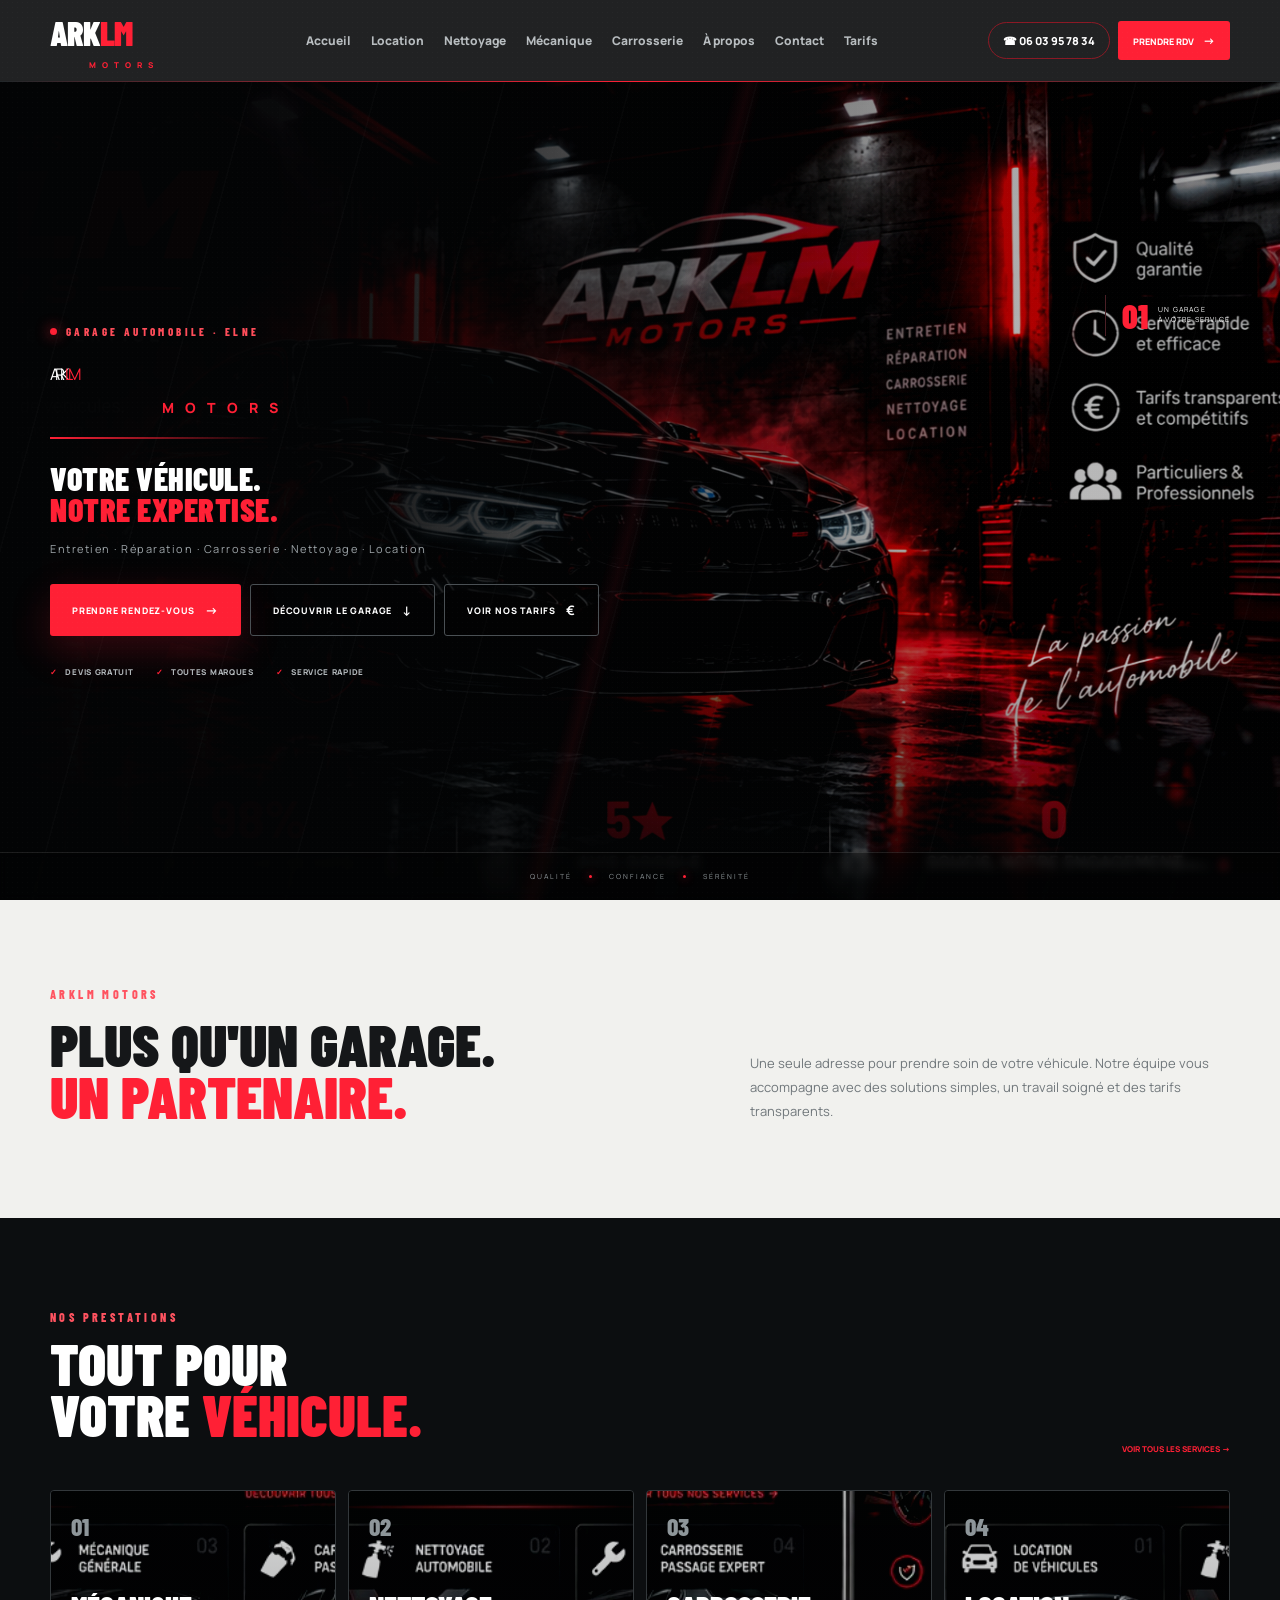
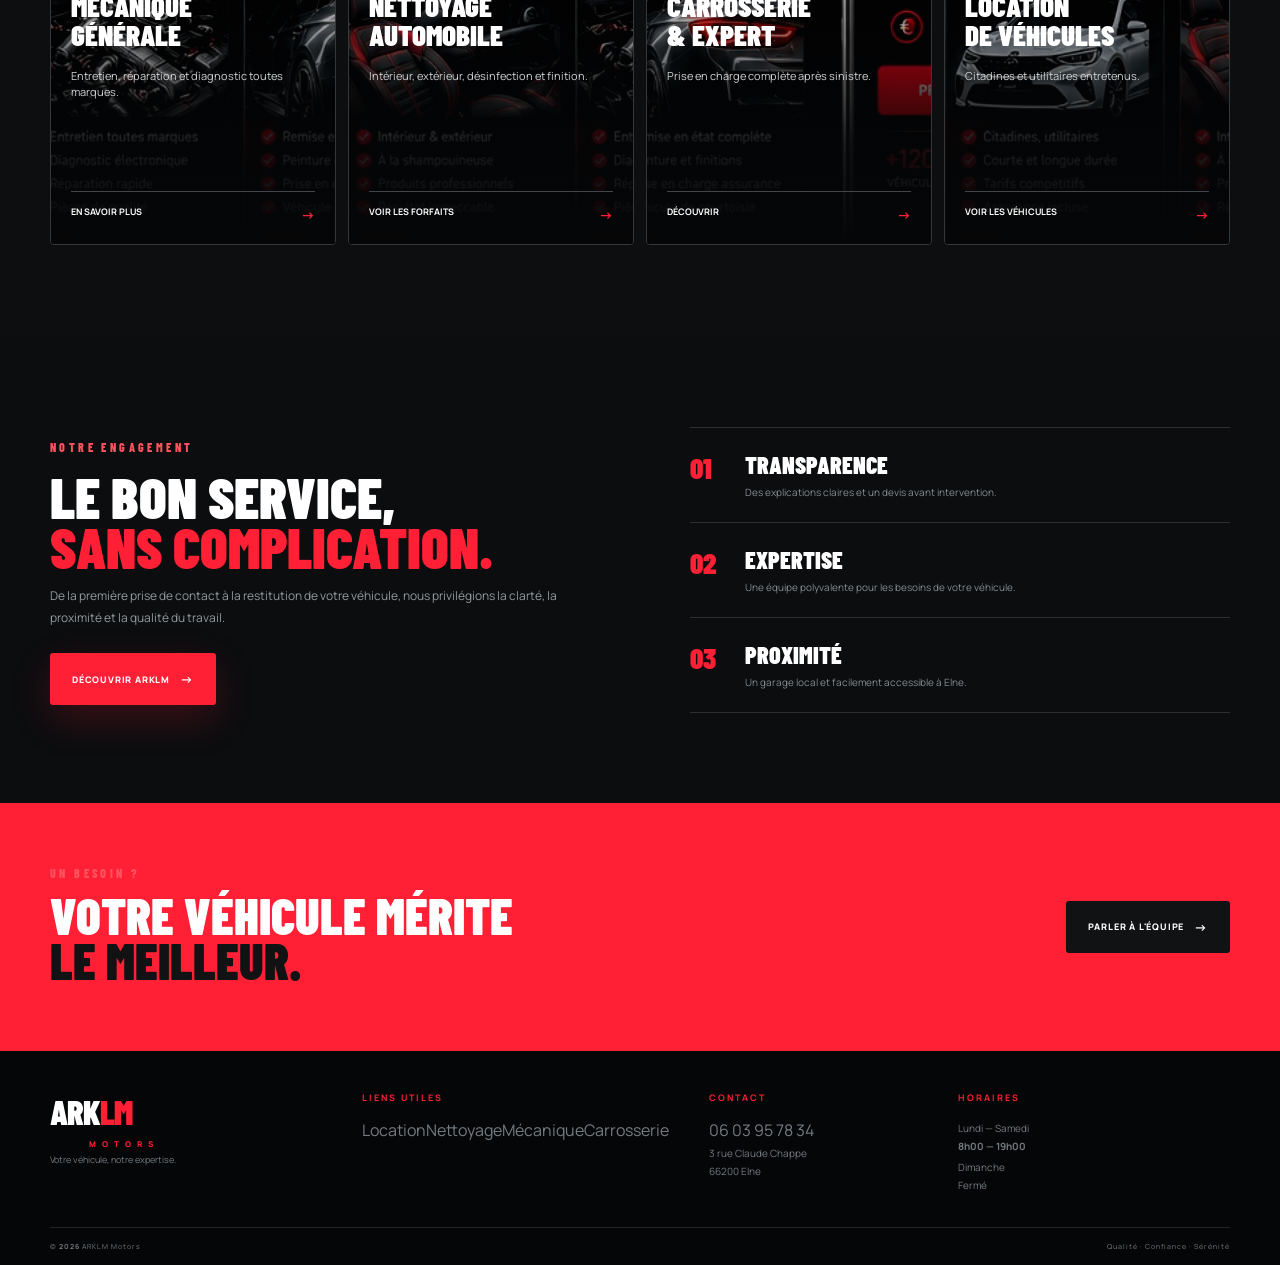
==== commit 809b3020: "Add files via upload" ====
--- a/index.html
+++ b/index.html
@@ -20,6 +20,7 @@
       <a href="carrosserie.html">Carrosserie</a>
       <a href="apropos.html">À propos</a>
       <a href="contact.html">Contact</a>
+      <a href="tarifs.html">Tarifs</a>
     </nav>
     <div class="nav-actions"><a class="tel" href="tel:+33603957834">☎ 06 03 95 78 34</a><a class="nav-cta" href="contact.html">PRENDRE RDV <b>→</b></a></div>
   </div>
--- a/style.css
+++ b/style.css
@@ -882,4 +882,90 @@
   .nav nav a:last-child {
     border-bottom: none !important;
   }
+}
+
+/* =====================================================
+   ARKLM - MENU MOBILE - CORRECTION DEFINITIVE
+   ===================================================== */
+
+@media (max-width: 650px) {
+
+  /* Le bouton reste au-dessus de tout */
+  .menu-toggle {
+    position: relative !important;
+    z-index: 10000 !important;
+    display: flex !important;
+  }
+
+  /* MENU FERME */
+  .nav nav {
+    display: none !important;
+  }
+
+  /* MENU OUVERT */
+  .nav nav.open,
+  .nav .menu-toggle[aria-expanded="true"] + nav {
+    display: flex !important;
+
+    position: fixed !important;
+
+    top: 64px !important;
+    left: 0 !important;
+    right: 0 !important;
+
+    width: 100% !important;
+
+    height: auto !important;
+    max-height: calc(100vh - 64px) !important;
+
+    overflow-y: auto !important;
+
+    flex-direction: column !important;
+    align-items: stretch !important;
+    justify-content: flex-start !important;
+
+    gap: 0 !important;
+
+    padding: 10px 20px 25px !important;
+
+    background: #050607 !important;
+
+    border-top: 1px solid #292e31 !important;
+    border-bottom: 1px solid #292e31 !important;
+
+    z-index: 9999 !important;
+
+    box-shadow: 0 20px 50px rgba(0,0,0,.6) !important;
+  }
+
+  /* Liens */
+  .nav nav.open a,
+  .nav .menu-toggle[aria-expanded="true"] + nav a {
+    display: block !important;
+
+    width: 100% !important;
+
+    padding: 17px 10px !important;
+
+    text-align: center !important;
+
+    color: #fff !important;
+
+    font-family: Manrope, Arial, sans-serif !important;
+    font-size: 12px !important;
+    font-weight: 800 !important;
+
+    border-bottom: 1px solid #24282b !important;
+  }
+
+  .nav nav.open a:last-child,
+  .nav .menu-toggle[aria-expanded="true"] + nav a:last-child {
+    border-bottom: none !important;
+  }
+
+  /* Pas de soulignement desktop */
+  .nav nav.open a::after {
+    display: none !important;
+  }
+
 }
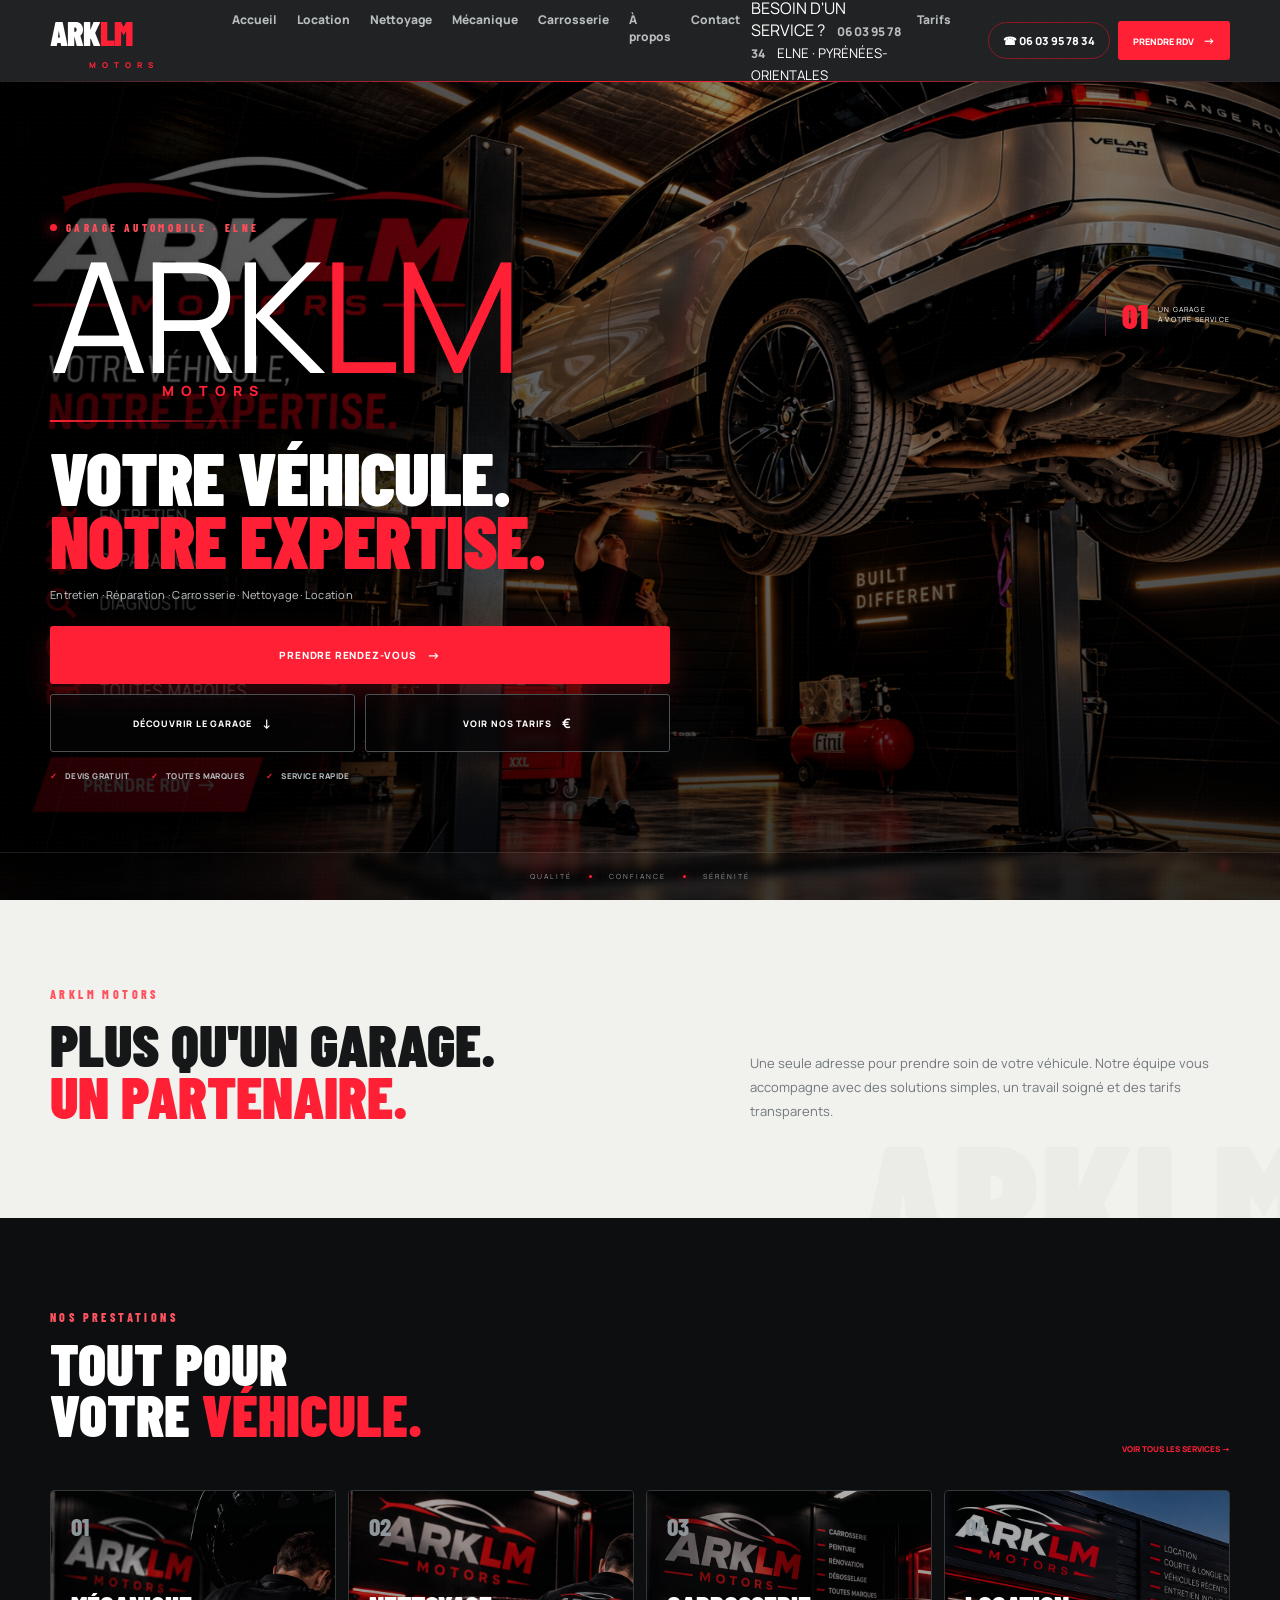
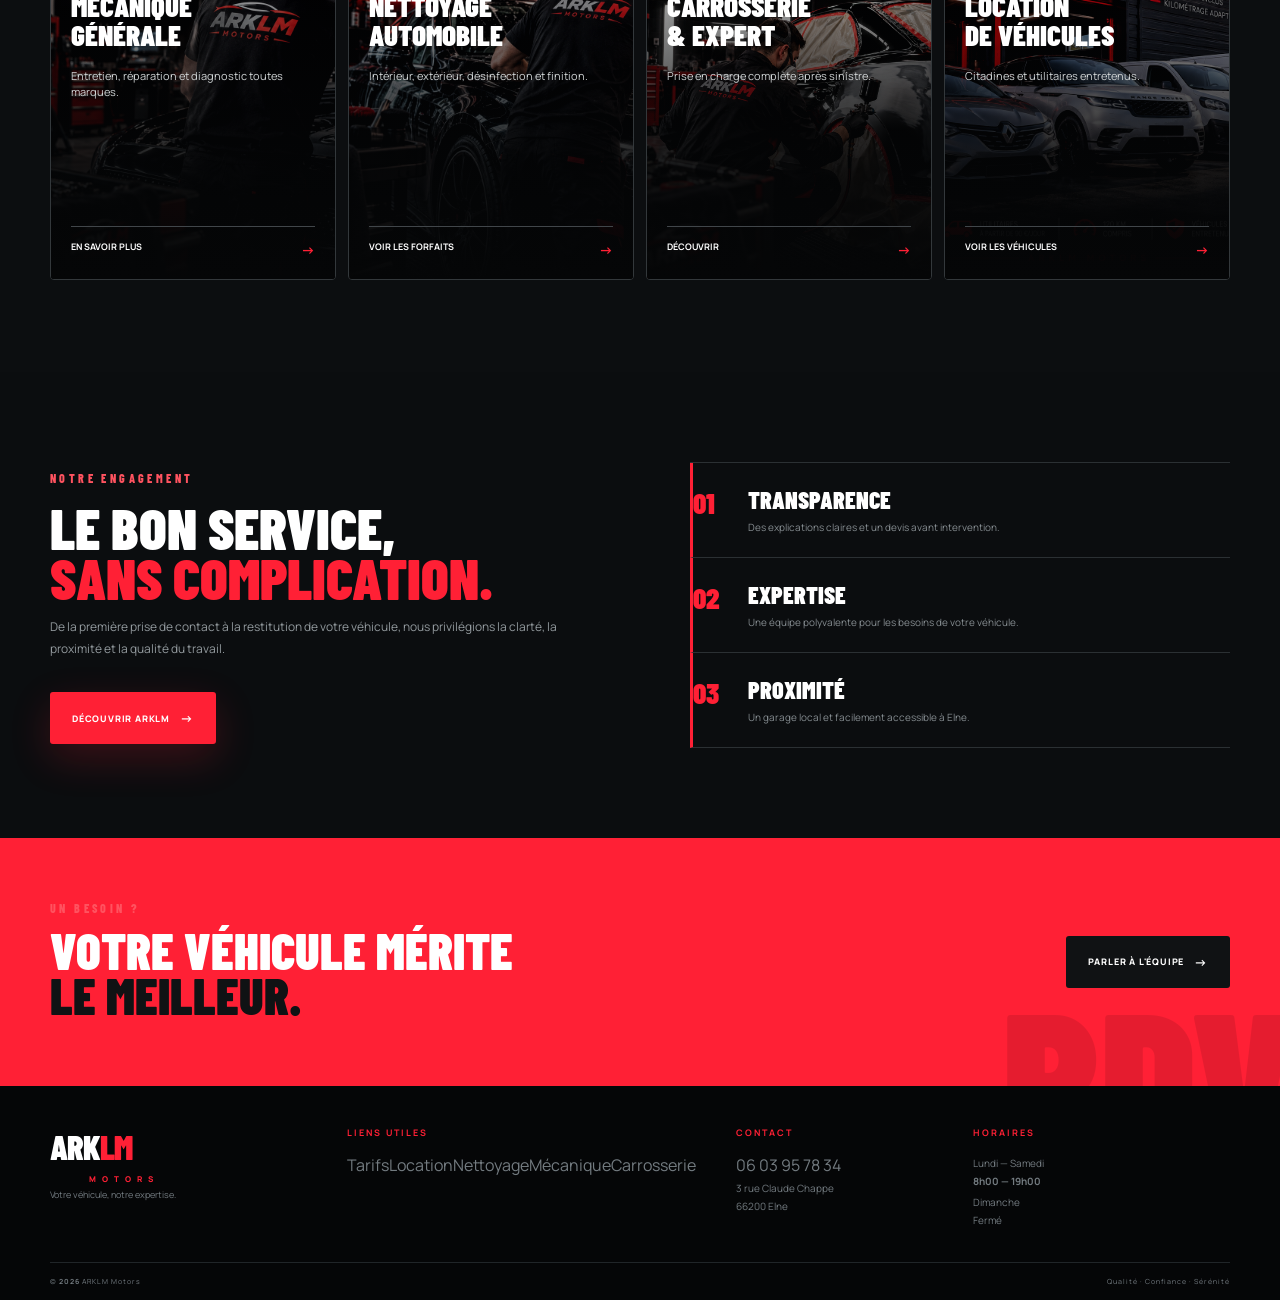
==== commit 37e5d814: "Add files via upload" ====
--- a/index.html
+++ b/index.html
@@ -6,6 +6,580 @@
   <meta name="description" content="ARKLM Motors — garage automobile multiservices à Elne.">
   <title>ARKLM Motors — Votre véhicule, notre expertise</title>
   <link rel="stylesheet" href="style.css">
+
+<style id="arklm-home-premium">
+/* =========================================================
+   ARKLM — ACCUEIL PREMIUM / MOBILE FIRST
+========================================================= */
+.hero-new{
+  min-height:720px;
+}
+.hero-photo{
+  filter:brightness(.92) contrast(1.08) saturate(1.05);
+}
+.hero-vignette{
+  background:
+    linear-gradient(180deg,rgba(0,0,0,.28) 0%,rgba(0,0,0,.42) 48%,rgba(0,0,0,.72) 100%),
+    linear-gradient(90deg,rgba(0,0,0,.56) 0%,rgba(0,0,0,.18) 68%,rgba(0,0,0,.40) 100%);
+}
+.hero-new-copy{
+  max-width:760px;
+}
+.hero-title{
+  font-size:clamp(100px,12vw,168px);
+  line-height:.72;
+  letter-spacing:-5px;
+}
+.hero-subbrand{
+  letter-spacing:7px;
+  margin-top:12px;
+}
+.hero-new h1{
+  font-size:clamp(46px,5.8vw,78px);
+  line-height:.84;
+  letter-spacing:-1px;
+  margin:20px 0 13px;
+}
+.hero-new-copy > p{
+  font-size:11px;
+  letter-spacing:.25px;
+  color:#c4c8ca;
+}
+.hero-actions{
+  display:grid;
+  grid-template-columns:minmax(0,1fr) minmax(0,1fr);
+  gap:10px;
+  max-width:620px;
+  margin-top:24px;
+}
+.hero-actions .hero-btn{
+  min-height:58px;
+}
+.hero-actions .hero-btn.primary{
+  grid-column:1/-1;
+  font-size:10px;
+  box-shadow:0 12px 30px rgba(255,31,52,.20);
+}
+.hero-actions .hero-btn.secondary{
+  background:rgba(5,6,7,.60);
+  backdrop-filter:blur(5px);
+}
+.hero-trust{
+  max-width:620px;
+  margin-top:18px;
+}
+.hero-trust span{
+  font-size:8px;
+  letter-spacing:.4px;
+}
+.hero-bottom{
+  background:linear-gradient(90deg,transparent,rgba(255,255,255,.03),transparent);
+}
+
+/* Statement plus compact services transition */
+.statement{
+  position:relative;
+  overflow:hidden;
+}
+.statement:after{
+  content:"ARKLM";
+  position:absolute;
+  right:-35px;
+  bottom:-55px;
+  font:900 180px/.8 "Barlow Condensed";
+  color:rgba(0,0,0,.025);
+  pointer-events:none;
+}
+.services .section-head{
+  align-items:flex-end;
+}
+.service-card{
+  min-height:390px;
+  transition:transform .25s ease,box-shadow .25s ease;
+}
+.service-card:hover{
+  transform:translateY(-5px);
+  box-shadow:0 20px 45px rgba(0,0,0,.18);
+}
+.service-card img{
+  filter:brightness(.78) contrast(1.08) saturate(1.06);
+  transition:transform .45s ease,filter .3s ease;
+}
+.service-card:hover img{
+  transform:scale(1.035);
+  filter:brightness(.88) contrast(1.08) saturate(1.1);
+}
+
+/* Stronger promise section */
+.home-promise{
+  position:relative;
+  overflow:hidden;
+}
+.promise-copy .hero-btn{
+  margin-top:8px;
+}
+.promise-items > div{
+  border-left:3px solid var(--red);
+  transition:transform .2s ease,background .2s ease;
+}
+.promise-items > div:hover{
+  transform:translateX(5px);
+  background:rgba(255,255,255,.025);
+}
+
+/* Stronger CTA */
+.home-cta{
+  position:relative;
+  overflow:hidden;
+}
+.home-cta:after{
+  content:"RDV";
+  position:absolute;
+  right:-15px;
+  bottom:-65px;
+  font:900 200px/.75 "Barlow Condensed";
+  color:rgba(0,0,0,.10);
+  pointer-events:none;
+}
+.home-cta-inner{
+  position:relative;
+  z-index:2;
+}
+
+@media(max-width:650px){
+  .hero-new{
+    min-height:820px;
+  }
+  .hero-photo{
+    filter:brightness(.98) contrast(1.06) saturate(1.03);
+  }
+  .hero-vignette{
+    background:
+      linear-gradient(180deg,rgba(0,0,0,.22) 0%,rgba(0,0,0,.36) 45%,rgba(0,0,0,.80) 100%),
+      linear-gradient(90deg,rgba(0,0,0,.52),rgba(0,0,0,.20),rgba(0,0,0,.46));
+  }
+  .hero-new-inner{
+    padding-top:25px;
+    padding-bottom:75px;
+  }
+  .hero-new-copy{
+    max-width:none;
+  }
+  .hero-title{
+    font-size:88px;
+    letter-spacing:-4px;
+    line-height:.72;
+  }
+  .hero-subbrand{
+    font-size:7px;
+    letter-spacing:6px;
+    margin-top:10px;
+  }
+  .hero-rule{
+    margin-top:17px;
+  }
+  .hero-new h1{
+    font-size:43px;
+    line-height:.86;
+    margin:18px 0 12px;
+  }
+  .hero-new-copy > p{
+    font-size:9px;
+    line-height:1.6;
+    max-width:320px;
+  }
+
+  /* 1 CTA dominant + 2 secondary actions */
+  .hero-actions{
+    grid-template-columns:1fr;
+    gap:7px;
+    max-width:360px;
+    margin:22px auto 0;
+  }
+  .hero-actions .hero-btn.primary{
+    grid-column:auto;
+    min-height:56px;
+  }
+  .hero-actions .hero-btn.secondary{
+    min-height:48px;
+  }
+  .hero-trust{
+    max-width:360px;
+    margin:16px auto 0;
+    gap:10px;
+  }
+  .hero-trust span{
+    font-size:6.5px;
+  }
+  .hero-side{
+    display:none;
+  }
+
+  .statement{
+    padding-top:58px;
+    padding-bottom:58px;
+  }
+  .statement-inner{
+    gap:24px;
+  }
+  .statement h2{
+    font-size:52px;
+  }
+  .statement p{
+    font-size:10px;
+    line-height:1.8;
+  }
+
+  .services{
+    padding-top:60px;
+    padding-bottom:60px;
+  }
+  .services .section-head{
+    display:block;
+  }
+  .services .section-head .red-link{
+    display:inline-block;
+    margin-top:20px;
+  }
+  .service-grid{
+    gap:10px;
+  }
+  .service-card{
+    min-height:300px;
+  }
+  .service-content h3{
+    font-size:39px;
+  }
+
+  .home-promise{
+    padding-top:60px;
+    padding-bottom:60px;
+  }
+  .promise-grid{
+    gap:32px;
+  }
+  .promise-copy h2{
+    font-size:52px;
+  }
+  .promise-copy p{
+    font-size:10px;
+    line-height:1.8;
+  }
+  .promise-items{
+    gap:7px;
+  }
+
+  .home-cta{
+    padding-top:55px;
+    padding-bottom:55px;
+  }
+  .home-cta h2{
+    font-size:47px;
+  }
+}
+</style>
+
+
+<style id="arklm-mobile-bar-pro">
+/* =========================================================
+   ARKLM — BARRE MOBILE INTÉGRÉE
+========================================================= */
+.mobile-bar{
+  position:fixed;
+  z-index:9999;
+  left:0;
+  right:0;
+  bottom:0;
+  width:100%;
+  height:62px;
+  display:grid;
+  grid-template-columns:1fr 1fr;
+  padding:0;
+  gap:0;
+  background:rgba(7,9,10,.97);
+  border-top:1px solid rgba(255,255,255,.16);
+  box-shadow:0 -8px 25px rgba(0,0,0,.28);
+  backdrop-filter:blur(10px);
+  -webkit-backdrop-filter:blur(10px);
+  overflow:hidden;
+}
+
+.mobile-action{
+  min-width:0;
+  height:100%;
+  display:flex;
+  flex-direction:column;
+  align-items:center;
+  justify-content:center;
+  gap:4px;
+  color:#fff;
+  text-decoration:none;
+  border:0;
+  border-right:1px solid rgba(255,255,255,.13);
+  background:transparent;
+  transition:background .2s ease;
+}
+
+.mobile-action:last-child{
+  border-right:0;
+}
+
+.mobile-action:active{
+  background:rgba(255,255,255,.07);
+}
+
+.mobile-icon{
+  width:22px;
+  height:21px;
+  display:flex;
+  align-items:center;
+  justify-content:center;
+  color:#fff;
+  font-size:15px;
+  line-height:1;
+}
+
+.mobile-action small{
+  color:#bfc3c5;
+  font:900 7px/1 "Manrope";
+  letter-spacing:.65px;
+}
+
+
+body{
+  padding-bottom:62px;
+}
+
+@media(min-width:651px){
+  .mobile-bar{display:none;}
+  body{padding-bottom:0;}
+}
+
+@media(max-width:650px){
+  .mobile-bar{
+    height:62px;
+    padding-bottom:env(safe-area-inset-bottom);
+    box-sizing:content-box;
+  }
+  body{
+    padding-bottom:calc(62px + env(safe-area-inset-bottom));
+  }
+}
+</style>
+
+
+<style id="arklm-menu-premium">
+@media(max-width:650px){
+
+  .nav nav{
+    position:fixed !important;
+    top:66px !important;
+    left:0 !important;
+    right:0 !important;
+    width:100% !important;
+    height:calc(100dvh - 66px) !important;
+    box-sizing:border-box !important;
+    margin:0 !important;
+    padding:31px 24px 26px !important;
+    display:flex !important;
+    flex-direction:column !important;
+    justify-content:flex-start !important;
+    gap:0 !important;
+    overflow:hidden !important;
+    visibility:hidden !important;
+    opacity:0 !important;
+    transform:translateY(-10px) !important;
+    pointer-events:none !important;
+    background:
+      radial-gradient(circle at 90% 4%,rgba(255,31,52,.16),transparent 23%),
+      radial-gradient(circle at 0 75%,rgba(255,31,52,.055),transparent 27%),
+      #060708 !important;
+    border-top:1px solid rgba(255,255,255,.08) !important;
+    transition:opacity .25s ease,transform .25s ease,visibility .25s ease !important;
+    z-index:9998 !important;
+  }
+
+  .nav nav.open{
+    visibility:visible !important;
+    opacity:1 !important;
+    transform:translateY(0) !important;
+    pointer-events:auto !important;
+  }
+
+  .nav nav::before{
+    content:"MENU";
+    display:block;
+    flex:0 0 auto;
+    margin:0 0 15px 0;
+    color:var(--red);
+    font:900 9px/1 "Manrope";
+    letter-spacing:4px;
+  }
+
+  .nav nav::after{
+    content:"QUALITÉ · CONFIANCE · SÉRÉNITÉ";
+    position:absolute;
+    left:24px;
+    bottom:21px;
+    color:#4e5559;
+    font:800 6.5px/1 "Manrope";
+    letter-spacing:2px;
+  }
+
+  .nav nav a{
+    position:relative !important;
+    width:100% !important;
+    height:auto !important;
+    min-height:51px !important;
+    box-sizing:border-box !important;
+    display:flex !important;
+    align-items:center !important;
+    justify-content:flex-start !important;
+    padding:0 38px 0 42px !important;
+    margin:0 !important;
+    border:0 !important;
+    border-top:1px solid rgba(255,255,255,.09) !important;
+    background:transparent !important;
+    color:#f1f2f2 !important;
+    font:900 16px/1 "Manrope" !important;
+    letter-spacing:1.8px !important;
+    text-decoration:none !important;
+    transition:color .18s ease,padding .18s ease,background .18s ease !important;
+  }
+
+  .nav nav a:last-of-type{
+    border-bottom:1px solid rgba(255,255,255,.09) !important;
+  }
+
+  .nav nav a::before{
+    position:absolute;
+    left:0;
+    top:50%;
+    transform:translateY(-50%);
+    color:#50575b;
+    font:900 10px/1 "Barlow Condensed";
+    letter-spacing:1px;
+    transition:color .18s ease;
+  }
+
+  .nav nav a:nth-child(1)::before{content:"01";}
+  .nav nav a:nth-child(2)::before{content:"02";}
+  .nav nav a:nth-child(3)::before{content:"03";}
+  .nav nav a:nth-child(4)::before{content:"04";}
+  .nav nav a:nth-child(5)::before{content:"05";}
+  .nav nav a:nth-child(6)::before{content:"06";}
+  .nav nav a:nth-child(7)::before{content:"07";}
+  .nav nav a:nth-child(8)::before{content:"08";}
+
+  .nav nav a::after{
+    content:"→" !important;
+    position:absolute !important;
+    right:3px !important;
+    top:50% !important;
+    transform:translateY(-50%) translateX(-7px) !important;
+    opacity:0 !important;
+    color:var(--red) !important;
+    font-size:15px !important;
+    transition:opacity .18s ease,transform .18s ease !important;
+  }
+
+  .nav nav a:hover,
+  .nav nav a:focus-visible{
+    color:#fff !important;
+    background:rgba(255,255,255,.025) !important;
+    padding-left:49px !important;
+  }
+
+  .nav nav a:hover::before,
+  .nav nav a:focus-visible::before{
+    color:var(--red);
+  }
+
+  .nav nav a:hover::after,
+  .nav nav a:focus-visible::after{
+    opacity:1 !important;
+    transform:translateY(-50%) translateX(0) !important;
+  }
+
+  .nav nav a.active{
+    color:var(--red) !important;
+    background:linear-gradient(90deg,rgba(255,31,52,.11),transparent 72%) !important;
+    padding-left:49px !important;
+  }
+
+  .nav nav a.active::before{
+    color:var(--red) !important;
+  }
+
+  .nav nav a.active::after{
+    opacity:1 !important;
+    transform:translateY(-50%) translateX(0) !important;
+  }
+
+  .mobile-menu-contact{
+    margin-top:auto;
+    margin-bottom:38px;
+    padding:14px 16px 13px;
+    border-left:2px solid var(--red);
+    background:rgba(255,255,255,.025);
+  }
+
+  .mobile-menu-contact span{
+    display:block;
+    color:#72797d;
+    font:900 7px/1 "Manrope";
+    letter-spacing:2.5px;
+    margin-bottom:7px;
+  }
+
+  .mobile-menu-contact a{
+    display:block !important;
+    min-height:0 !important;
+    padding:0 !important;
+    border:0 !important;
+    background:none !important;
+    color:#fff !important;
+    font:900 24px/.9 "Barlow Condensed" !important;
+    letter-spacing:1px !important;
+  }
+
+  .mobile-menu-contact a::before,
+  .mobile-menu-contact a::after{
+    display:none !important;
+  }
+
+  .mobile-menu-contact small{
+    display:block;
+    margin-top:7px;
+    color:#62696d;
+    font:700 7px/1 "Manrope";
+    letter-spacing:1px;
+  }
+
+  .site-header:after{
+    content:"";
+    position:absolute;
+    left:0;
+    bottom:0;
+    width:42px;
+    height:2px;
+    background:var(--red);
+  }
+
+  .menu-toggle{
+    position:relative;
+    z-index:10001;
+    border-color:rgba(255,255,255,.25);
+    background:rgba(255,255,255,.02);
+  }
+
+  .menu-toggle[aria-expanded="true"]{
+    border-color:var(--red);
+    background:rgba(255,31,52,.08);
+  }
+}
+</style>
+
 </head>
 <body class="home-page">
 <header class="site-header">
@@ -20,6 +594,11 @@
       <a href="carrosserie.html">Carrosserie</a>
       <a href="apropos.html">À propos</a>
       <a href="contact.html">Contact</a>
+<div class="mobile-menu-contact">
+  <span>BESOIN D'UN SERVICE ?</span>
+  <a href="tel:+33603957834">06 03 95 78 34</a>
+  <small>ELNE · PYRÉNÉES-ORIENTALES</small>
+</div>
       <a href="tarifs.html">Tarifs</a>
     </nav>
     <div class="nav-actions"><a class="tel" href="tel:+33603957834">☎ 06 03 95 78 34</a><a class="nav-cta" href="contact.html">PRENDRE RDV <b>→</b></a></div>
@@ -42,8 +621,7 @@
       <div class="hero-actions">
         <a class="hero-btn primary" href="contact.html">PRENDRE RENDEZ-VOUS <b>→</b></a>
         <a class="hero-btn secondary" href="#services">DÉCOUVRIR LE GARAGE <b>↓</b></a>
-        <a class="hero-btn secondary" href="tarifs.html">
-  VOIR NOS TARIFS <b>€</b>
+        <a class="hero-btn secondary" href="tarifs.html">VOIR NOS TARIFS <b>€</b>
 </a>
       </div>
       <div class="hero-trust">
@@ -99,13 +677,28 @@
 <footer>
   <div class="container footer-grid">
     <div><a class="brand footer-brand" href="index.html"><span class="brand-mark">ARK<span>LM</span></span><small>MOTORS</small></a><p>Votre véhicule, notre expertise.</p></div>
-    <div><h4>LIENS UTILES</h4><a href="location.html">Location</a><a href="nettoyage.html">Nettoyage</a><a href="mecanique.html">Mécanique</a><a href="carrosserie.html">Carrosserie</a></div>
+    <div><h4>LIENS UTILES</h4><a href="tarifs.html">Tarifs</a><a href="location.html">Location</a><a href="nettoyage.html">Nettoyage</a><a href="mecanique.html">Mécanique</a><a href="carrosserie.html">Carrosserie</a></div>
     <div><h4>CONTACT</h4><a href="tel:+33603957834">06 03 95 78 34</a><p>3 rue Claude Chappe<br>66200 Elne</p></div>
     <div><h4>HORAIRES</h4><p>Lundi — Samedi<br><b>8h00 — 19h00</b></p><p>Dimanche<br>Fermé</p></div>
   </div>
   <div class="container footer-bottom"><span>© <b id="year"></b> ARKLM Motors</span><span>Qualité · Confiance · Sérénité</span></div>
 </footer>
-<a class="mobile-bar" href="tel:+33603957834"><span>☎<small>Appeler</small></span><span>⌖<small>Itinéraire</small></span><span>▣<small>Prendre RDV</small></span></a>
+<div class="mobile-bar">
+  <a href="tel:+33603957834" class="mobile-action">
+    <span class="mobile-icon">☎</span>
+    <small>APPELER</small>
+  </a>
+
+  <a
+    href="https://www.google.com/maps/dir/?api=1&destination=3+Rue+Claude+Chappe%2C+66200+Elne"
+    class="mobile-action"
+    aria-label="Ouvrir l'itinéraire vers ARKLM Motors"
+  >
+    <span class="mobile-icon">⌖</span>
+    <small>ITINÉRAIRE</small>
+  </a>
+</div>
+
 <script src="script.js"></script>
 </body>
 </html>
--- a/style.css
+++ b/style.css
@@ -968,4 +968,179 @@
     display: none !important;
   }
 
+}
+/* =========================================
+   LOCATION — CARTES PREMIUM
+========================================= */
+
+.rental {
+  position: relative;
+  overflow: hidden;
+  padding: 0 0 24px;
+  border: 1px solid #d5d7d8;
+  border-radius: 4px;
+  background: #fff;
+  box-shadow: 0 12px 35px rgba(0,0,0,.08);
+}
+
+.rental.featured {
+  border-top: 4px solid var(--red);
+}
+
+.rental > span {
+  display: block;
+  padding: 18px 24px 8px;
+  color: var(--red);
+  font: 900 11px "Manrope";
+  letter-spacing: 2px;
+}
+
+.rental .fake-car {
+  height: 220px;
+  margin: 0;
+  position: relative;
+  overflow: hidden;
+  background: #101214;
+}
+
+.rental .fake-car img {
+  position: absolute;
+  inset: 0;
+  width: 100%;
+  height: 100%;
+  object-fit: cover;
+  opacity: .95;
+  filter: contrast(1.08) saturate(1.1) brightness(.9);
+}
+
+.rental .fake-car::before,
+.rental .fake-car::after {
+  display: none;
+}
+
+.rental h3 {
+  padding: 20px 24px 0;
+  margin: 0;
+  font: 900 58px/.8 "Barlow Condensed";
+  color: #292d30;
+}
+
+.rental h3 small {
+  font: 800 10px "Manrope";
+  color: #777;
+  letter-spacing: .5px;
+}
+
+.rental p {
+  padding: 0 24px;
+  margin: 12px 0;
+  color: #777;
+  font-size: 11px;
+  line-height: 1.6;
+}
+
+.rental ul {
+  margin: 14px 24px 20px;
+  padding: 0;
+  list-style: none;
+  border-top: 1px solid #e2e3e4;
+}
+
+.rental li {
+  padding: 9px 0;
+  border-bottom: 1px solid #e2e3e4;
+  color: #555;
+  font-size: 10px;
+}
+
+.rental li::before {
+  content: "✓";
+  margin-right: 9px;
+  color: var(--red);
+  font-weight: 900;
+}
+
+.rental .btn {
+  display: flex;
+  align-items: center;
+  justify-content: center;
+  height: 48px;
+  margin: 0 24px;
+  width: auto;
+  background: var(--red);
+  color: #fff;
+  font-size: 9px;
+  font-weight: 900;
+  letter-spacing: .5px;
+  border-radius: 3px;
+}
+
+
+/* Badge kilométrage */
+
+.rental::after {
+  content: "120 KM INCLUS";
+  position: absolute;
+  top: 194px;
+  right: 14px;
+  z-index: 5;
+  padding: 7px 10px;
+  background: #08090a;
+  color: #fff;
+  font: 800 8px "Manrope";
+  letter-spacing: .5px;
+  border-left: 2px solid var(--red);
+}
+
+
+/* MOBILE */
+
+@media (max-width: 650px) {
+
+  .rental-grid {
+    gap: 18px;
+  }
+
+  .rental {
+    padding-bottom: 20px;
+  }
+
+  .rental > span {
+    padding: 16px 20px 8px;
+    font-size: 10px;
+  }
+
+  .rental .fake-car {
+    height: 190px;
+  }
+
+  .rental h3 {
+    padding: 18px 20px 0;
+    font-size: 55px;
+  }
+
+  .rental p {
+    padding: 0 20px;
+    font-size: 10px;
+  }
+
+  .rental ul {
+    margin: 12px 20px 18px;
+  }
+
+  .rental li {
+    padding: 8px 0;
+    font-size: 9px;
+  }
+
+  .rental .btn {
+    margin: 0 20px;
+    height: 46px;
+  }
+
+  .rental::after {
+    top: 164px;
+    right: 12px;
+    font-size: 7px;
+  }
 }
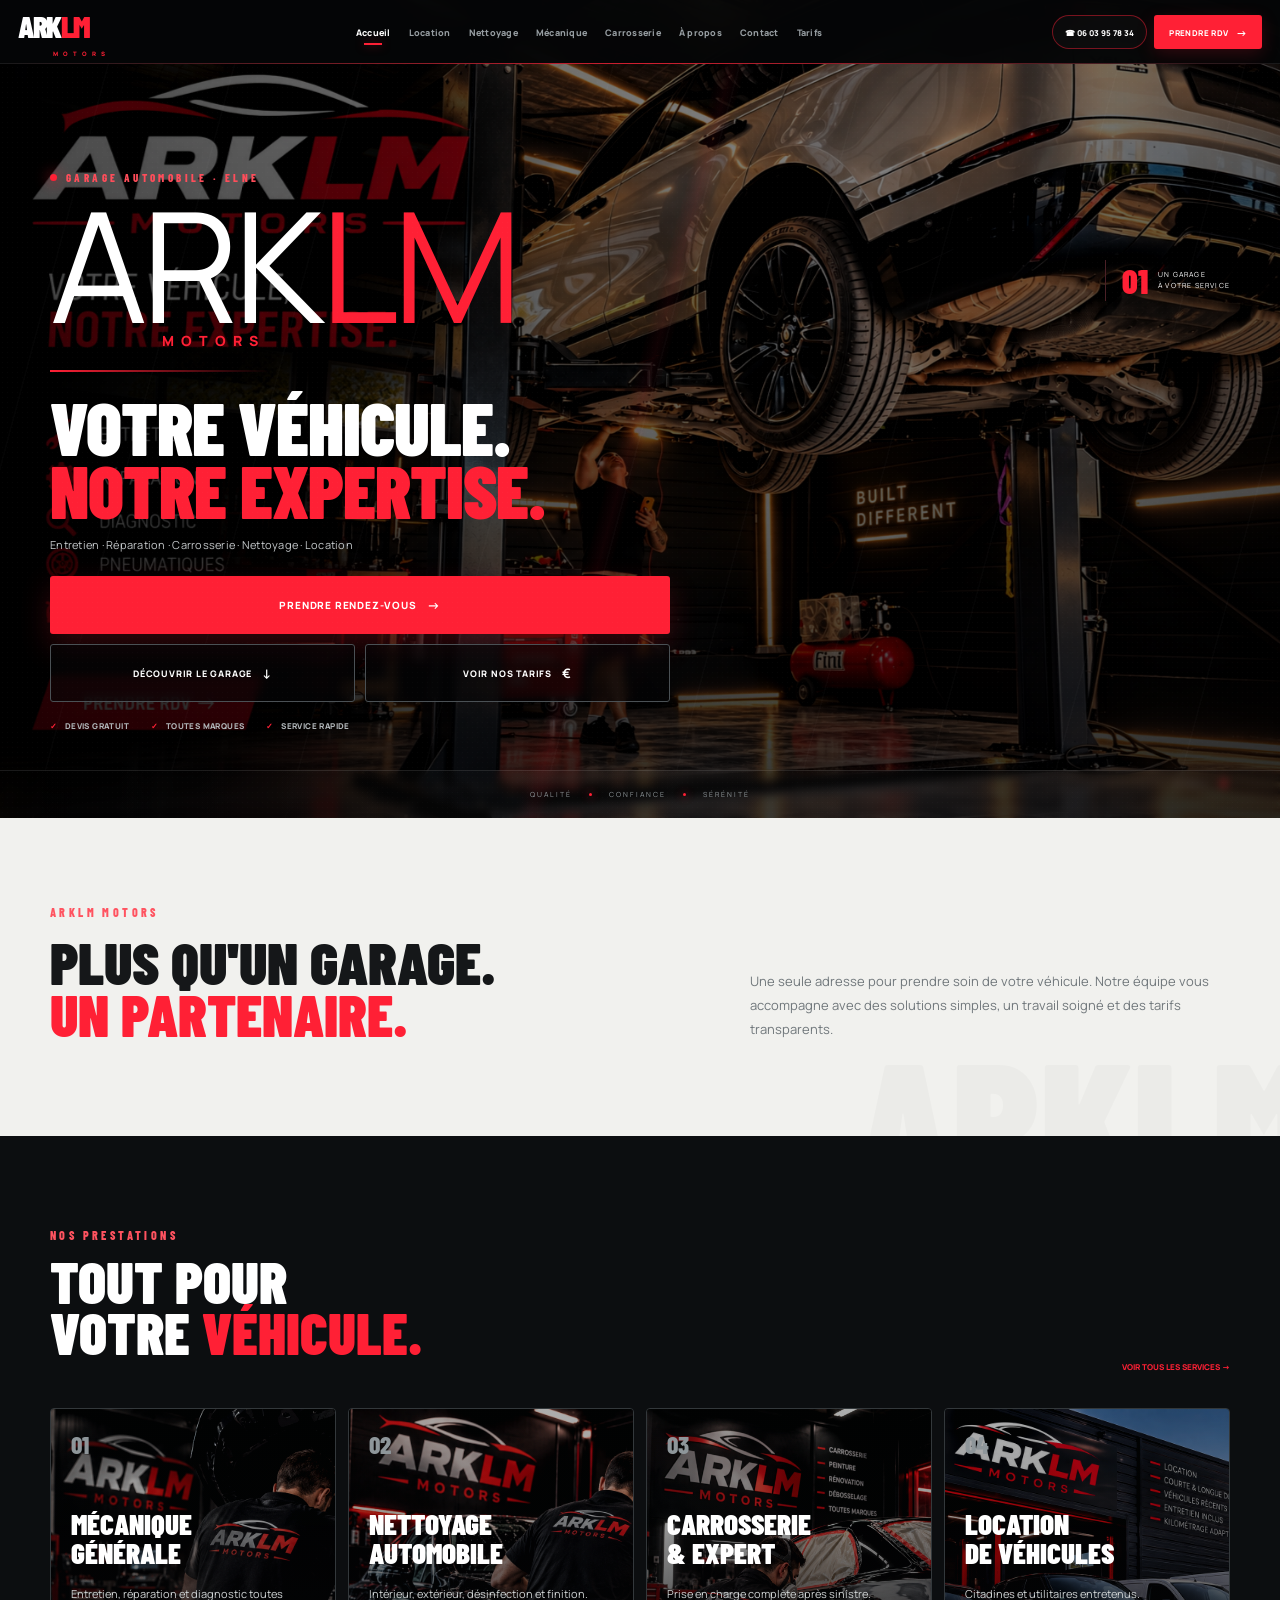
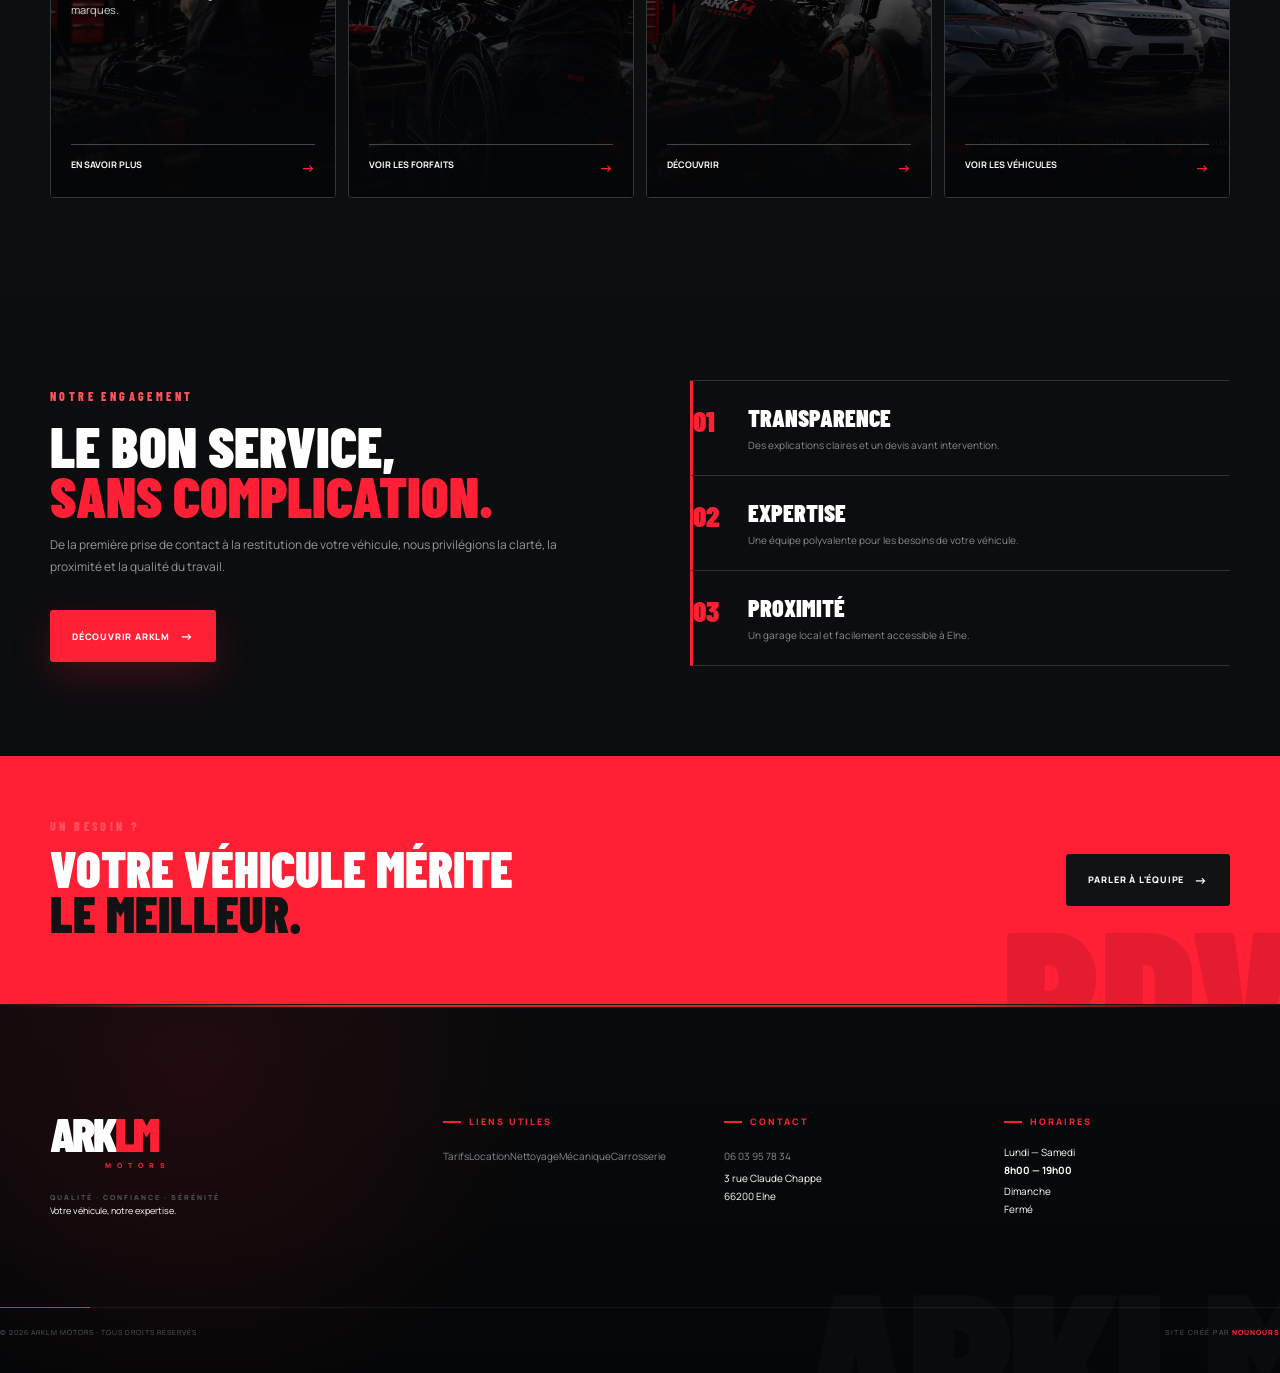
==== commit deaad274: "Add files via upload" ====
--- a/index.html
+++ b/index.html
@@ -681,7 +681,15 @@
     <div><h4>CONTACT</h4><a href="tel:+33603957834">06 03 95 78 34</a><p>3 rue Claude Chappe<br>66200 Elne</p></div>
     <div><h4>HORAIRES</h4><p>Lundi — Samedi<br><b>8h00 — 19h00</b></p><p>Dimanche<br>Fermé</p></div>
   </div>
-  <div class="container footer-bottom"><span>© <b id="year"></b> ARKLM Motors</span><span>Qualité · Confiance · Sérénité</span></div>
+  <div class="footer-bottom">
+    <p>
+        © 2026 ARKLM MOTORS · TOUS DROITS RÉSERVÉS
+    </p>
+
+    <span>
+        SITE CRÉÉ PAR <b>NOUNOURS</b>
+    </span>
+</div>
 </footer>
 <div class="mobile-bar">
   <a href="tel:+33603957834" class="mobile-action">
--- a/style.css
+++ b/style.css
@@ -1143,4 +1143,1235 @@
     right: 12px;
     font-size: 7px;
   }
+}
+
+/* =========================================================
+   HEADER PC — ARKLM MOTORS
+   Correction chevauchement / alignement
+   ========================================================= */
+
+@media (min-width: 901px) {
+
+    header,
+    .site-header,
+    .main-header {
+        width: 100%;
+        height: 66px;
+        min-height: 66px;
+        position: relative;
+        z-index: 9999;
+    }
+
+    header .header-inner,
+    .site-header .header-inner,
+    .main-header .header-inner {
+        width: min(1400px, calc(100% - 50px));
+        height: 66px;
+        margin: 0 auto;
+
+        display: flex;
+        align-items: center;
+        justify-content: space-between;
+
+        gap: 24px;
+        white-space: nowrap;
+    }
+
+    /* LOGO */
+    header .logo,
+    .site-header .logo,
+    .main-header .logo {
+        flex: 0 0 auto;
+        width: 105px;
+        display: flex;
+        align-items: center;
+        justify-content: center;
+    }
+
+    header .logo img,
+    .site-header .logo img,
+    .main-header .logo img {
+        width: 90px;
+        max-width: 90px;
+        height: auto;
+        display: block;
+    }
+
+    /* MENU */
+    header nav,
+    .site-header nav,
+    .main-header nav {
+        flex: 1 1 auto;
+        display: flex;
+        align-items: center;
+        justify-content: center;
+        gap: clamp(14px, 1.4vw, 25px);
+        min-width: 0;
+    }
+
+    header nav a,
+    .site-header nav a,
+    .main-header nav a {
+        display: inline-flex;
+        align-items: center;
+        justify-content: center;
+
+        font-size: 11px;
+        font-weight: 700;
+        line-height: 1;
+        letter-spacing: .3px;
+
+        white-space: nowrap;
+        text-decoration: none;
+
+        padding: 8px 0;
+
+        transition:
+            color .2s ease,
+            transform .2s ease;
+    }
+
+    header nav a:hover,
+    .site-header nav a:hover,
+    .main-header nav a:hover {
+        color: #ff1f2d;
+        transform: translateY(-1px);
+    }
+
+    /* BLOC CONTACT */
+    .header-contact,
+    .contact-header,
+    .header-info {
+        flex: 0 0 auto;
+
+        display: flex;
+        align-items: center;
+        gap: 10px;
+
+        font-size: 9px;
+        line-height: 1.3;
+        white-space: nowrap;
+    }
+
+    /* TELEPHONE */
+    .header-phone,
+    .phone-header {
+        flex: 0 0 auto;
+
+        display: inline-flex;
+        align-items: center;
+        justify-content: center;
+
+        height: 34px;
+        padding: 0 12px;
+
+        border: 1px solid rgba(255,255,255,.25);
+        border-radius: 20px;
+
+        font-size: 10px;
+        font-weight: 700;
+
+        white-space: nowrap;
+        text-decoration: none;
+
+        transition:
+            border-color .2s ease,
+            background .2s ease;
+    }
+
+    .header-phone:hover,
+    .phone-header:hover {
+        border-color: #ff1f2d;
+        background: rgba(255,31,45,.08);
+    }
+
+    /* BOUTON RDV */
+    .header-cta,
+    .btn-header,
+    .header-button {
+        flex: 0 0 auto;
+
+        height: 34px;
+        padding: 0 16px;
+
+        display: inline-flex;
+        align-items: center;
+        justify-content: center;
+
+        background: #ff1f2d;
+        color: #fff !important;
+
+        border-radius: 3px;
+
+        font-size: 9px;
+        font-weight: 800;
+        letter-spacing: .3px;
+
+        white-space: nowrap;
+        text-decoration: none;
+
+        transition:
+            background .2s ease,
+            transform .2s ease;
+    }
+
+    .header-cta:hover,
+    .btn-header:hover,
+    .header-button:hover {
+        background: #d9000d;
+        transform: translateY(-1px);
+    }
+}
+
+
+/* =========================================================
+   PC ÉCRANS MOYENS
+   ========================================================= */
+
+@media (min-width: 901px) and (max-width: 1250px) {
+
+    header .header-inner,
+    .site-header .header-inner,
+    .main-header .header-inner {
+        width: calc(100% - 30px);
+        gap: 12px;
+    }
+
+    header .logo,
+    .site-header .logo,
+    .main-header .logo {
+        width: 85px;
+    }
+
+    header .logo img,
+    .site-header .logo img,
+    .main-header .logo img {
+        width: 75px;
+        max-width: 75px;
+    }
+
+    header nav,
+    .site-header nav,
+    .main-header nav {
+        gap: 11px;
+    }
+
+    header nav a,
+    .site-header nav a,
+    .main-header nav a {
+        font-size: 9px;
+    }
+
+    .header-contact,
+    .contact-header,
+    .header-info {
+        display: none;
+    }
+
+    .header-phone,
+    .phone-header {
+        font-size: 9px;
+        padding: 0 9px;
+    }
+
+    .header-cta,
+    .btn-header,
+    .header-button {
+        padding: 0 11px;
+        font-size: 8px;
+    }
+}
+
+/* =========================================================
+   ARKLM — CORRECTION HEADER PC
+   ========================================================= */
+
+/* Le bloc de contact dans le menu est réservé au mobile */
+.mobile-menu-contact {
+    display: none !important;
+}
+
+@media (min-width: 651px) {
+
+    .site-header {
+        height: 70px;
+    }
+
+    .nav {
+        height: 70px;
+        gap: 18px;
+        width: min(calc(100% - 36px), 1380px);
+    }
+
+    /* LOGO */
+    .brand {
+        flex: 0 0 110px;
+        min-width: 110px;
+    }
+
+    .brand-mark {
+        font-size: 32px;
+    }
+
+    .brand small {
+        font-size: 7px;
+        letter-spacing: 5px;
+        margin-left: 36px;
+    }
+
+    /* MENU */
+    .nav nav {
+        flex: 1 1 auto;
+        min-width: 0;
+        display: flex;
+        align-items: center;
+        justify-content: center;
+        gap: 0;
+    }
+
+    .nav nav a {
+        flex: 0 0 auto;
+        padding: 10px 8px;
+        font-size: 10px;
+        white-space: nowrap;
+    }
+
+    /* CONTACT + RDV */
+    .nav-actions {
+        flex: 0 0 auto;
+        display: flex;
+        align-items: center;
+        gap: 7px;
+    }
+
+    .tel {
+        height: 36px;
+        display: inline-flex;
+        align-items: center;
+        justify-content: center;
+        padding: 0 11px;
+        font-size: 9px;
+        white-space: nowrap;
+    }
+
+    .nav-cta {
+        height: 36px;
+        display: inline-flex;
+        align-items: center;
+        justify-content: center;
+        padding: 0 13px;
+        font-size: 8px;
+        white-space: nowrap;
+    }
+
+    .nav-cta b {
+        font-size: 11px;
+        margin-left: 6px;
+    }
+
+    /* Le hero commence juste sous le header */
+    .hero-new {
+        margin-top: 70px;
+    }
+
+    .inner-hero {
+        margin-top: 70px;
+    }
+}
+
+
+/* =========================================================
+   ÉCRANS PC MOYENS
+   ========================================================= */
+
+@media (min-width: 651px) and (max-width: 1250px) {
+
+    .nav {
+        width: calc(100% - 24px);
+        gap: 10px;
+    }
+
+    .brand {
+        flex-basis: 90px;
+        min-width: 90px;
+    }
+
+    .brand-mark {
+        font-size: 27px;
+    }
+
+    .brand small {
+        font-size: 6px;
+        letter-spacing: 4px;
+        margin-left: 30px;
+    }
+
+    .nav nav a {
+        padding: 9px 5px;
+        font-size: 8px;
+    }
+
+    .tel {
+        padding: 0 8px;
+        font-size: 8px;
+    }
+
+    .nav-cta {
+        padding: 0 9px;
+        font-size: 7px;
+    }
+}
+
+
+/* =========================================================
+   MOBILE — ON RÉACTIVE LE BLOC CONTACT
+   ========================================================= */
+
+@media (max-width: 650px) {
+
+    .mobile-menu-contact {
+        display: block !important;
+    }
+
+    .site-header {
+        height: 66px;
+    }
+
+    .nav {
+        height: 66px;
+    }
+
+    .hero-new {
+        margin-top: 66px;
+    }
+
+    .inner-hero {
+        margin-top: 66px;
+    }
+}
+/* =========================================================
+   ARKLM — HEADER PREMIUM FINAL
+   PC + correction espace blanc
+   ========================================================= */
+
+@media (min-width: 651px) {
+
+    /* HEADER */
+    .site-header {
+        position: fixed !important;
+        top: 0 !important;
+        left: 0 !important;
+        right: 0 !important;
+
+        width: 100% !important;
+        height: 64px !important;
+        min-height: 64px !important;
+
+        background: rgba(5,6,7,.96) !important;
+        backdrop-filter: blur(16px);
+        -webkit-backdrop-filter: blur(16px);
+
+        border-bottom: 1px solid rgba(255,255,255,.08) !important;
+
+        z-index: 9999 !important;
+    }
+
+    /* Petit trait rouge premium */
+    .site-header:after {
+        content: "";
+        position: absolute;
+        left: 0;
+        bottom: -1px;
+        width: 100%;
+        height: 1px;
+
+        background:
+            linear-gradient(
+                90deg,
+                transparent 0%,
+                rgba(255,32,53,.25) 15%,
+                #ff2035 50%,
+                rgba(255,32,53,.25) 85%,
+                transparent 100%
+            );
+
+        opacity: .8;
+    }
+
+
+    /* CONTENEUR */
+    .site-header .nav {
+        width: min(1400px, calc(100% - 36px)) !important;
+        height: 64px !important;
+        margin: 0 auto !important;
+
+        display: flex !important;
+        align-items: center !important;
+
+        gap: 22px !important;
+    }
+
+
+    /* =====================================================
+       LOGO
+       ===================================================== */
+
+    .site-header .brand {
+        flex: 0 0 108px !important;
+        min-width: 108px !important;
+
+        display: flex !important;
+        flex-direction: column !important;
+        justify-content: center !important;
+
+        line-height: .75 !important;
+    }
+
+    .site-header .brand-mark {
+        font-size: 31px !important;
+        letter-spacing: -1.5px !important;
+    }
+
+    .site-header .brand small {
+        font-size: 6px !important;
+        letter-spacing: 5px !important;
+        margin: 6px 0 0 35px !important;
+    }
+
+
+    /* =====================================================
+       MENU
+       ===================================================== */
+
+    .site-header .nav nav {
+        flex: 1 1 auto !important;
+        min-width: 0 !important;
+
+        display: flex !important;
+        align-items: center !important;
+        justify-content: center !important;
+
+        gap: 2px !important;
+    }
+
+    .site-header .nav nav a {
+        flex: 0 0 auto !important;
+
+        position: relative !important;
+
+        padding: 8px 8px !important;
+
+        color: #969da1 !important;
+
+        font-size: 9px !important;
+        font-weight: 800 !important;
+
+        letter-spacing: .25px !important;
+
+        white-space: nowrap !important;
+
+        transition:
+            color .2s ease,
+            transform .2s ease !important;
+    }
+
+    .site-header .nav nav a:hover {
+        color: #fff !important;
+        transform: translateY(-1px);
+    }
+
+    /* page active */
+    .site-header .nav nav a.active {
+        color: #fff !important;
+    }
+
+    .site-header .nav nav a.active:after {
+        content: "";
+
+        position: absolute;
+
+        left: 50%;
+        bottom: 0;
+
+        width: 18px;
+        height: 2px;
+
+        transform: translateX(-50%);
+
+        background: #ff2035;
+
+        box-shadow: 0 0 10px rgba(255,32,53,.5);
+    }
+
+
+    /* =====================================================
+       ACTIONS
+       ===================================================== */
+
+    .site-header .nav-actions {
+        flex: 0 0 auto !important;
+
+        display: flex !important;
+        align-items: center !important;
+
+        gap: 7px !important;
+    }
+
+
+    /* TELEPHONE */
+    .site-header .tel {
+        height: 34px !important;
+
+        display: inline-flex !important;
+        align-items: center !important;
+        justify-content: center !important;
+
+        padding: 0 12px !important;
+
+        border: 1px solid rgba(255,32,53,.45) !important;
+        border-radius: 20px !important;
+
+        background: rgba(255,255,255,.025) !important;
+
+        color: #fff !important;
+
+        font-size: 8px !important;
+        font-weight: 900 !important;
+
+        white-space: nowrap !important;
+
+        transition:
+            background .2s ease,
+            border-color .2s ease,
+            transform .2s ease !important;
+    }
+
+    .site-header .tel:hover {
+        background: rgba(255,32,53,.10) !important;
+        border-color: #ff2035 !important;
+        transform: translateY(-1px);
+    }
+
+
+    /* BOUTON RDV */
+    .site-header .nav-cta {
+        height: 34px !important;
+
+        display: inline-flex !important;
+        align-items: center !important;
+        justify-content: center !important;
+
+        padding: 0 15px !important;
+
+        background: #ff2035 !important;
+        color: #fff !important;
+
+        border-radius: 3px !important;
+
+        font-size: 8px !important;
+        font-weight: 900 !important;
+
+        letter-spacing: .4px !important;
+
+        white-space: nowrap !important;
+
+        box-shadow:
+            0 5px 18px rgba(255,32,53,.18);
+
+        transition:
+            background .2s ease,
+            transform .2s ease,
+            box-shadow .2s ease !important;
+    }
+
+    .site-header .nav-cta:hover {
+        background: #ff3347 !important;
+
+        transform: translateY(-1px);
+
+        box-shadow:
+            0 8px 25px rgba(255,32,53,.30);
+    }
+
+    .site-header .nav-cta b {
+        margin-left: 7px;
+        font-size: 11px;
+    }
+
+
+    /* =====================================================
+       SUPPRESSION DU BLOC CONTACT SUR PC
+       ===================================================== */
+
+    .site-header .mobile-menu-contact {
+        display: none !important;
+    }
+
+
+    /* =====================================================
+       SUPPRESSION DE LA LIGNE BLANCHE
+       ===================================================== */
+
+    .hero-new {
+        margin-top: 0 !important;
+    }
+
+    .inner-hero {
+        margin-top: 0 !important;
+    }
+
+    /* Le header étant fixed, on réserve son espace ici */
+    body.home-page .hero-new {
+        padding-top: 64px !important;
+        box-sizing: border-box !important;
+    }
+
+}
+
+
+/* =========================================================
+   PC MOYEN — 651 → 1100
+   ========================================================= */
+
+@media (min-width: 651px) and (max-width: 1100px) {
+
+    .site-header .nav {
+        width: calc(100% - 20px) !important;
+        gap: 8px !important;
+    }
+
+    .site-header .brand {
+        flex-basis: 82px !important;
+        min-width: 82px !important;
+    }
+
+    .site-header .brand-mark {
+        font-size: 25px !important;
+    }
+
+    .site-header .brand small {
+        font-size: 5px !important;
+        margin-left: 28px !important;
+    }
+
+    .site-header .nav nav a {
+        padding-left: 4px !important;
+        padding-right: 4px !important;
+        font-size: 7px !important;
+    }
+
+    .site-header .tel {
+        padding: 0 8px !important;
+        font-size: 7px !important;
+    }
+
+    .site-header .nav-cta {
+        padding: 0 9px !important;
+        font-size: 7px !important;
+    }
+}
+
+
+/* =========================================================
+   MOBILE — NE PAS TOUCHER AU MENU
+   ========================================================= */
+
+@media (max-width: 650px) {
+
+    .site-header {
+        height: 66px !important;
+    }
+
+    .site-header .nav {
+        height: 66px !important;
+    }
+
+    .site-header .mobile-menu-contact {
+        display: block !important;
+    }
+}
+
+/* =========================================================
+   ARKLM MOTORS — FOOTER PREMIUM
+   ========================================================= */
+
+footer {
+    position: relative;
+    overflow: hidden;
+
+    background:
+        radial-gradient(
+            circle at 15% 20%,
+            rgba(255,32,53,.10),
+            transparent 30%
+        ),
+        linear-gradient(
+            180deg,
+            #090a0b 0%,
+            #050607 100%
+        );
+
+    color: #fff;
+
+    border-top: 1px solid rgba(255,255,255,.08);
+}
+
+
+/* Ligne rouge supérieure */
+footer:before {
+    content: "";
+
+    position: absolute;
+    top: 0;
+    left: 0;
+
+    width: 100%;
+    height: 2px;
+
+    background:
+        linear-gradient(
+            90deg,
+            transparent,
+            #ff2035 25%,
+            #ff2035 75%,
+            transparent
+        );
+
+    opacity: .9;
+}
+
+
+/* Gros ARKLM fantôme */
+footer:after {
+    content: "ARKLM";
+
+    position: absolute;
+
+    right: -40px;
+    bottom: -65px;
+
+    font:
+        900 220px/.7
+        "Barlow Condensed",
+        sans-serif;
+
+    letter-spacing: -8px;
+
+    color: rgba(255,255,255,.025);
+
+    pointer-events: none;
+}
+
+
+/* CONTENU */
+footer .container {
+    position: relative;
+    z-index: 2;
+}
+
+
+/* =========================================================
+   GRILLE
+   ========================================================= */
+
+.footer-grid {
+
+    display: grid;
+
+    grid-template-columns:
+        1.5fr
+        1fr
+        1fr
+        1fr;
+
+    gap: 55px;
+
+    padding-top: 70px;
+    padding-bottom: 55px;
+}
+
+
+/* =========================================================
+   MARQUE
+   ========================================================= */
+
+.footer-grid > div:first-child {
+    grid-column: auto;
+}
+
+
+.footer-brand {
+    position: relative;
+}
+
+
+.footer-brand .brand-mark {
+    font-size: 48px;
+    line-height: .75;
+    letter-spacing: -3px;
+}
+
+
+.footer-brand small {
+    display: block;
+
+    margin-top: 10px;
+    margin-left: 55px;
+
+    font-size: 7px;
+    letter-spacing: 6px;
+
+    color: #ff2035;
+}
+
+
+.footer-brand p {
+    max-width: 260px;
+
+    margin-top: 22px;
+
+    color: #777e83;
+
+    font-size: 11px;
+    line-height: 1.7;
+}
+
+
+/* phrase signature */
+.footer-brand:after {
+    content: "QUALITÉ · CONFIANCE · SÉRÉNITÉ";
+
+    display: block;
+
+    margin-top: 25px;
+
+    color: #4d5357;
+
+    font-size: 7px;
+    font-weight: 800;
+
+    letter-spacing: 2px;
+}
+
+
+/* =========================================================
+   TITRES
+   ========================================================= */
+
+footer h4 {
+
+    margin: 4px 0 20px;
+
+    color: #ff2035;
+
+    font-size: 8px;
+    font-weight: 900;
+
+    letter-spacing: 2.5px;
+
+    text-transform: uppercase;
+}
+
+
+footer h4:before {
+    content: "";
+
+    display: inline-block;
+
+    width: 18px;
+    height: 2px;
+
+    margin-right: 8px;
+
+    vertical-align: middle;
+
+    background: #ff2035;
+}
+
+
+/* =========================================================
+   LIENS
+   ========================================================= */
+
+footer a {
+
+    color: #858b8f;
+
+    font-size: 10px;
+
+    line-height: 1.9;
+
+    text-decoration: none;
+
+    transition:
+        color .2s ease,
+        transform .2s ease;
+}
+
+
+footer a:hover {
+    color: #fff;
+}
+
+
+/* liens utiles */
+footer .footer-links {
+    display: flex;
+    flex-direction: column;
+    gap: 3px;
+}
+
+
+/* =========================================================
+   CONTACT
+   ========================================================= */
+
+footer .footer-phone {
+
+    display: inline-block;
+
+    margin-bottom: 10px;
+
+    color: #fff;
+
+    font-size: 17px;
+    font-weight: 900;
+
+    letter-spacing: .5px;
+}
+
+
+footer .footer-phone:hover {
+    color: #ff2035;
+}
+
+
+footer .footer-address {
+
+    color: #70767a;
+
+    font-size: 9px;
+    line-height: 1.6;
+}
+
+
+/* bouton itinéraire */
+footer .footer-map {
+
+    display: inline-flex;
+
+    align-items: center;
+    justify-content: center;
+
+    height: 34px;
+
+    margin-top: 16px;
+    padding: 0 14px;
+
+    border: 1px solid rgba(255,32,53,.4);
+    border-radius: 2px;
+
+    color: #fff;
+
+    font-size: 8px;
+    font-weight: 900;
+
+    letter-spacing: .8px;
+
+    transition:
+        background .2s ease,
+        border-color .2s ease;
+}
+
+
+footer .footer-map:hover {
+    background: #ff2035;
+    border-color: #ff2035;
+}
+
+
+/* =========================================================
+   HORAIRES
+   ========================================================= */
+
+.footer-hours {
+
+    display: flex;
+    flex-direction: column;
+
+    gap: 10px;
+}
+
+
+.footer-hours div {
+
+    display: flex;
+    flex-direction: column;
+}
+
+
+.footer-hours strong {
+
+    color: #fff;
+
+    font-size: 9px;
+    font-weight: 800;
+}
+
+
+.footer-hours span {
+
+    margin-top: 3px;
+
+    color: #6f7579;
+
+    font-size: 9px;
+}
+
+
+/* =========================================================
+   BAS DU FOOTER
+   ========================================================= */
+
+.footer-bottom {
+
+    position: relative;
+
+    display: flex;
+
+    align-items: center;
+    justify-content: space-between;
+
+    padding: 20px 0 22px;
+
+    border-top: 1px solid rgba(255,255,255,.07);
+}
+
+
+.footer-bottom:before {
+
+    content: "";
+
+    position: absolute;
+
+    top: -1px;
+    left: 0;
+
+    width: 90px;
+    height: 1px;
+
+    background: #ff2035;
+}
+
+
+.footer-bottom p {
+
+    margin: 0;
+
+    color: #555b5f;
+
+    font-size: 7px;
+
+    letter-spacing: 1px;
+}
+
+
+.footer-bottom span {
+
+    color: #555b5f;
+
+    font-size: 7px;
+
+    letter-spacing: 1.5px;
+}
+
+
+.footer-bottom span b {
+    color: #ff2035;
+}
+
+
+/* =========================================================
+   TABLETTE
+   ========================================================= */
+
+@media (max-width: 900px) {
+
+    .footer-grid {
+        grid-template-columns: 1.3fr 1fr 1fr;
+        gap: 30px;
+    }
+
+    .footer-brand {
+        grid-column: 1 / -1;
+    }
+}
+
+
+/* =========================================================
+   MOBILE
+   ========================================================= */
+
+@media (max-width: 650px) {
+
+    footer {
+        padding-bottom: 20px;
+    }
+
+    footer:after {
+        font-size: 120px;
+        right: -25px;
+        bottom: -25px;
+    }
+
+    .footer-grid {
+
+        grid-template-columns: 1fr 1fr;
+
+        gap: 38px 22px;
+
+        padding-top: 55px;
+        padding-bottom: 40px;
+    }
+
+    .footer-brand {
+        grid-column: 1 / -1;
+    }
+
+    .footer-brand .brand-mark {
+        font-size: 40px;
+    }
+
+    .footer-brand p {
+        max-width: 300px;
+    }
+
+    footer h4 {
+        margin-bottom: 14px;
+    }
+
+    footer a {
+        font-size: 9px;
+    }
+
+    footer .footer-phone {
+        font-size: 15px;
+    }
+
+    .footer-bottom {
+        display: flex;
+        flex-direction: column;
+        align-items: flex-start;
+        gap: 8px;
+    }
+}
+
+.footer-bottom span b {
+    color: #ff2035;
+    font-weight: 900;
+    letter-spacing: 1px;
+}
+
+.footer-bottom span b:hover {
+    color: #fff;
 }
